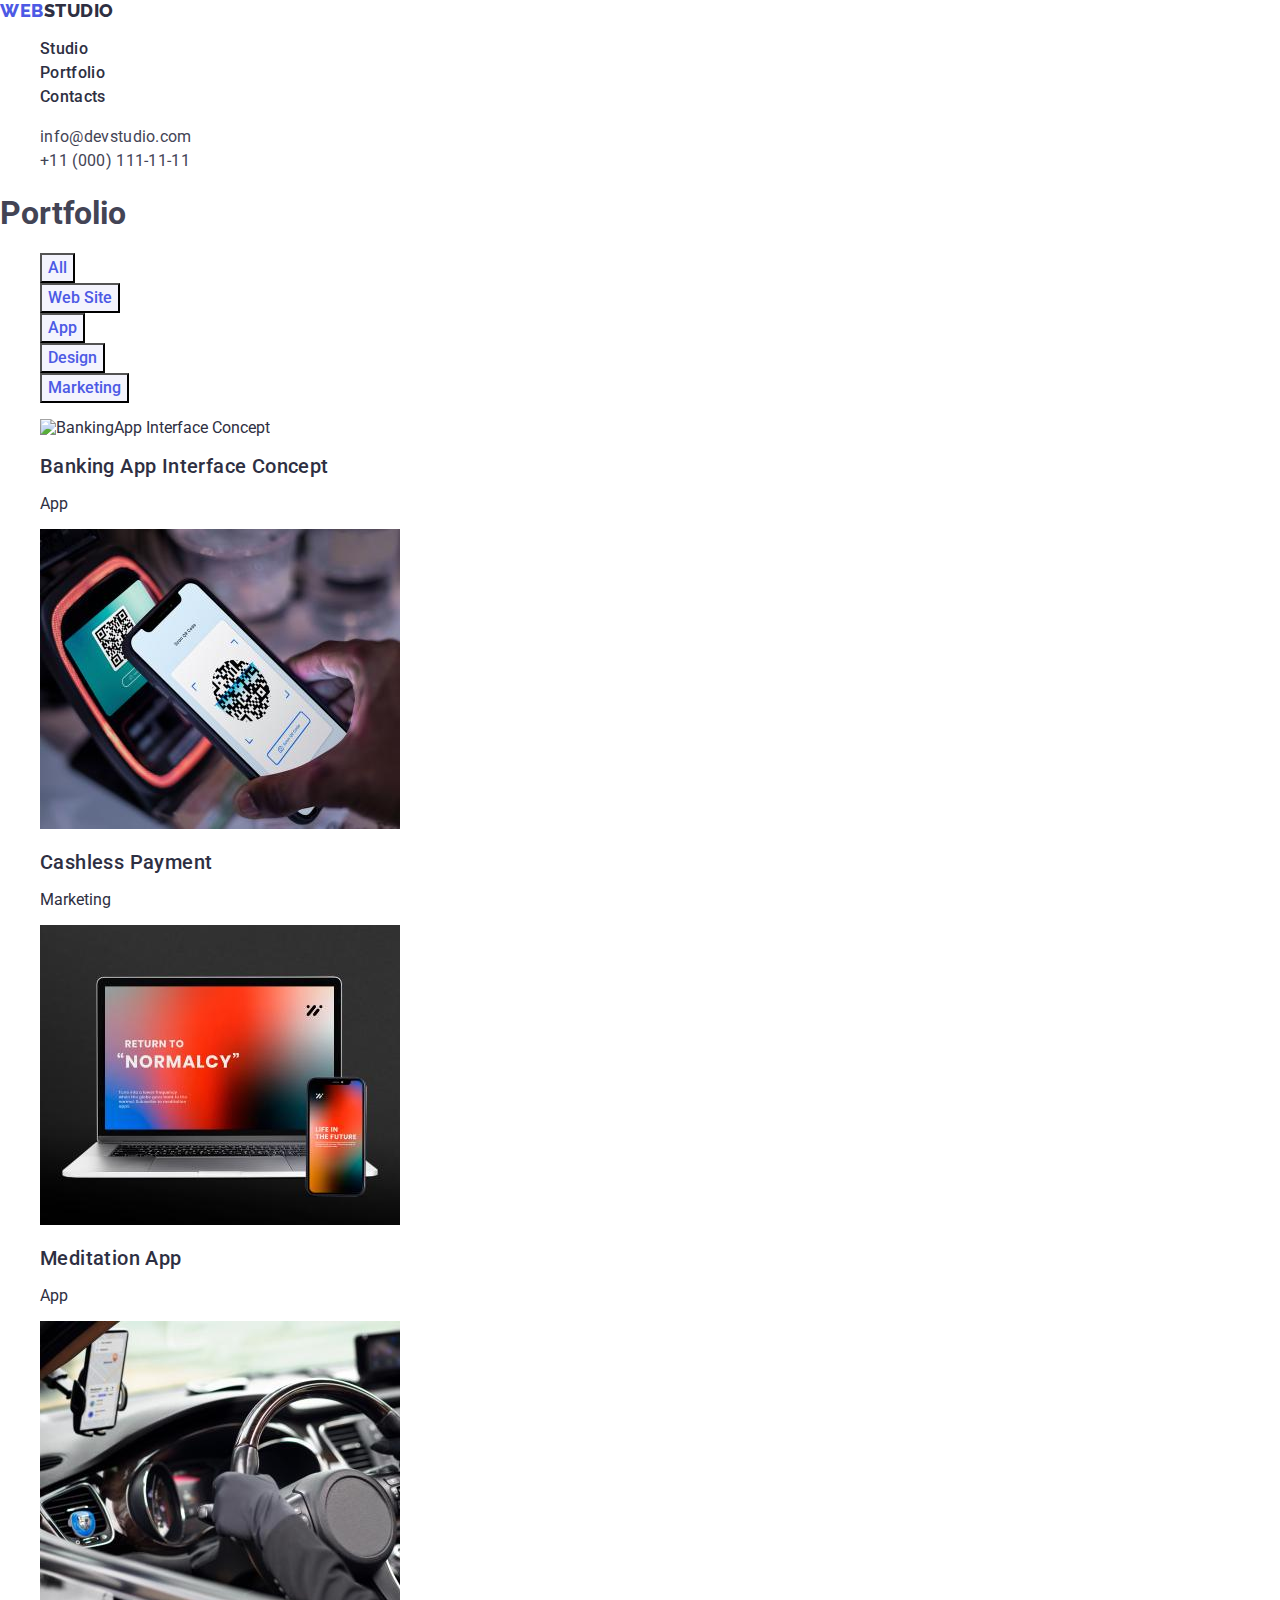
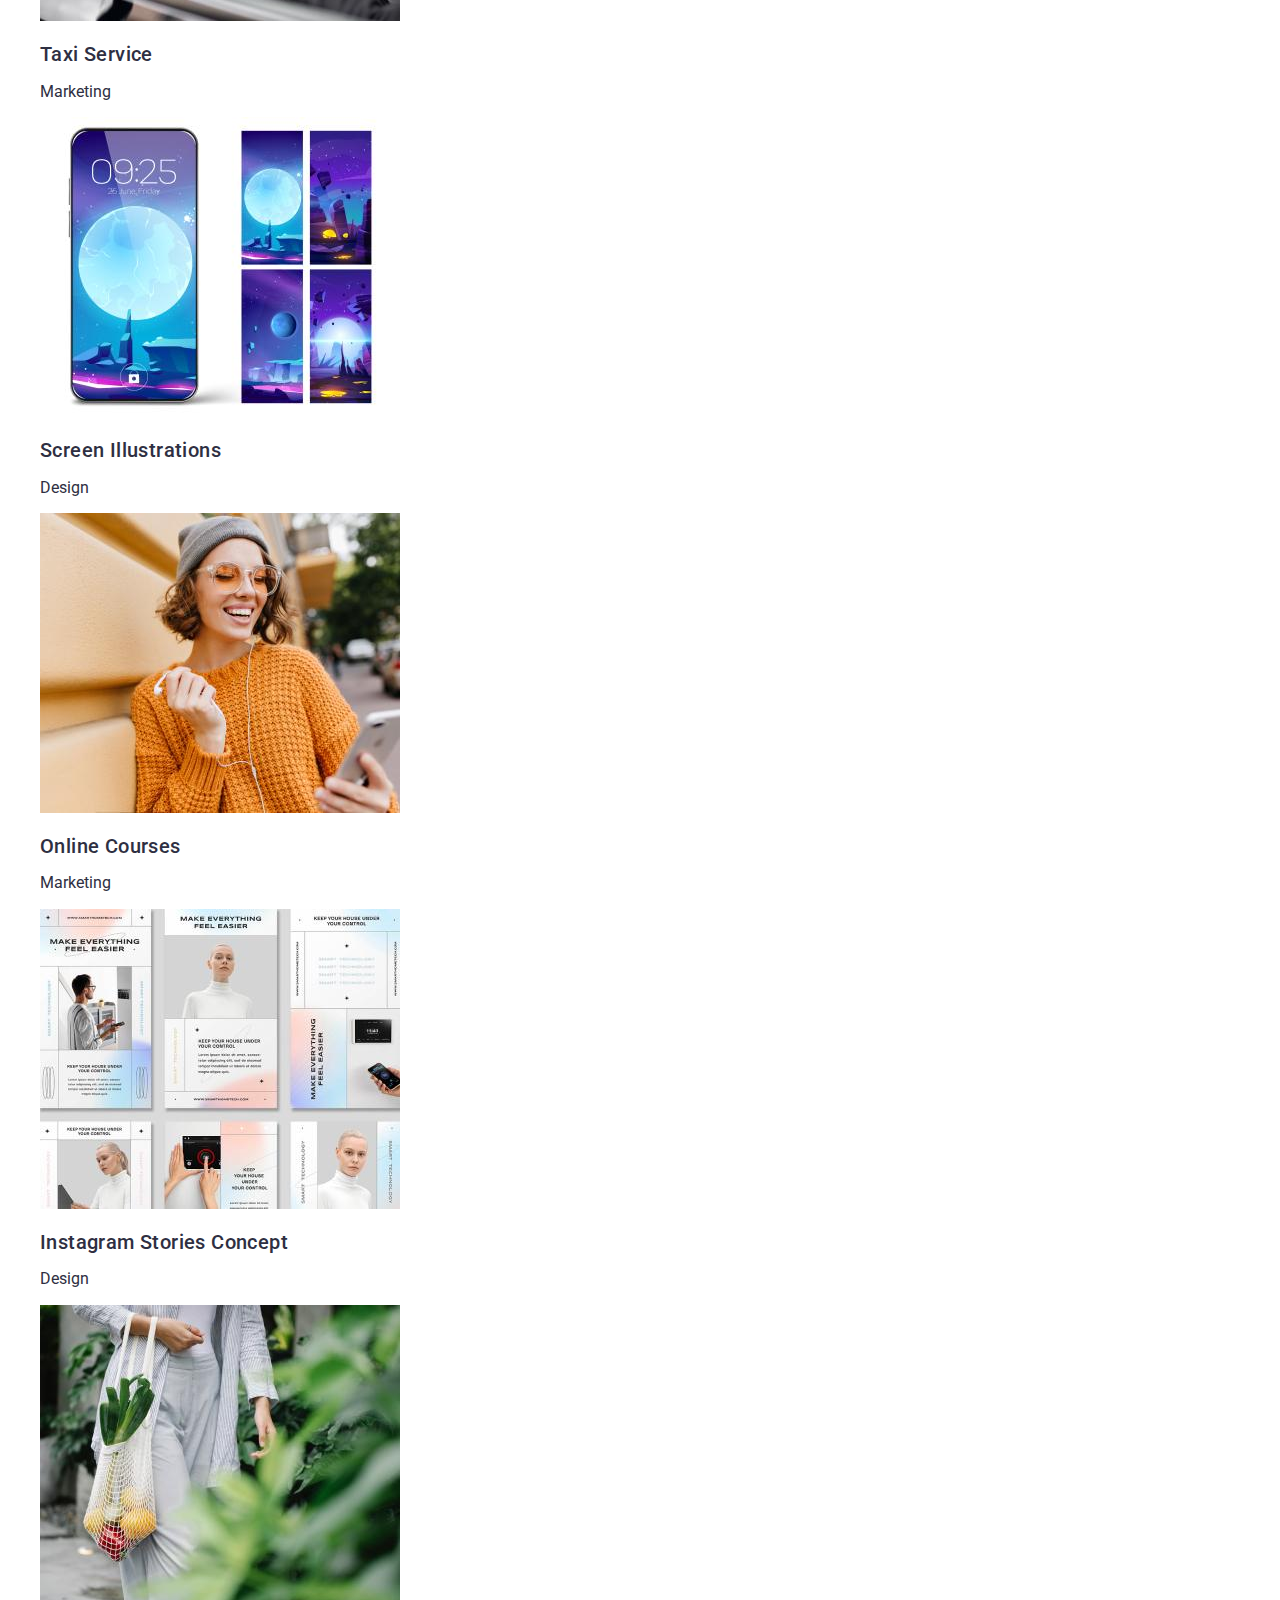
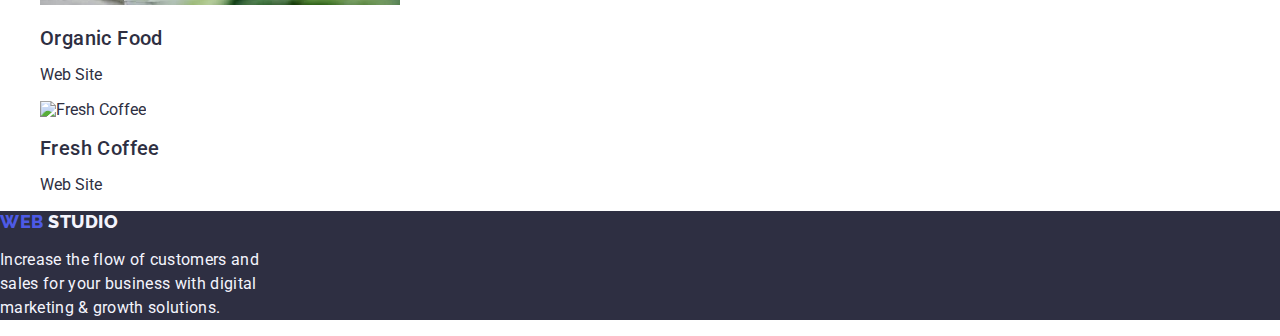
==== portfolio.html @ 2479e744 "www" ====
<!DOCTYPE html>
<html lang="en">

<head>
    <meta charset="UTF-8">
    <meta http-equiv="X-UA-Compatible" content="IE=edge">
    <meta name="viewport" content="width=device-width, initial-scale=1.0">
    <title>Web Studio</title>
    <!--Fonts-->
    <link rel="preconnect" href="https://fonts.googleapis.com">
    <link rel="preconnect" href="https://fonts.gstatic.com" crossorigin>
    <link
        href="https://fonts.googleapis.com/css2?family=Raleway:wght@400;500;700;900&family=Roboto:wght@400;500;700;900&display=swap"
        rel="stylesheet">
    <!--Normalize-->
    <link rel="stylesheet" href="https://cdn.jsdelivr.net/npm/modern-normalize@1.1.0/modern-normalize.min.css">
    <!--customs styles-->
    <link rel="stylesheet" href="./css/styles.css">
</head>

<body>
    <!--Header section-->
    <header>
        <nav>
            <a href="./index.html" class="link logo">Web<span class="title-accent">Studio</span></a>
            <ul class="list">
                <li><a href="./index.html" class="link menu">Studio </a></li>
                <li><a href="./portfolio.html" class="link menu">Portfolio</a></li>
                <li><a href="" class="link menu">Contacts</a></li>
            </ul>
        </nav>
        <address class="headr-adress">
            <ul class="list">
                <li><a href="mailto:info@devstudio.com" class="link mail-tel">info@devstudio.com</a></li>
                <li><a href="tel:+110001111111" class="link mail-tel">+11 (000) 111-11-11</a></li>
            </ul>
        </address>
    </header>

    <!--Main -->
    <main>
        <section>

            <h1>Portfolio</h1>
            <ul class="list">
                <li><button type="button" class="btn scrolls">All</button></li>
                <li><button type="button" class="btn scrolls">Web Site</button></li>
                <li><button type="button" class="btn scrolls">App</button></li>
                <li><button type="button" class="btn scrolls">Design</button></li>
                <li><button type="button" class="btn scrolls">Marketing</button></li>
            </ul>
            <ul class="list">
                <li class="item">
                    <a class="link">
                        <img class="portfolio-img" width="360" height="300" src="./images/portfolio/BankingApp.jpeg"
                            alt="BankingApp Interface Concept">
                        <h2 class="link-title">Banking App Interface Concept</h2>
                        <p class="link-desk">App</p>
                    </a>
                </li>
                <li class="item">
                    <a class="link">
                        <img class="portfolio-img" width="360" height="300"
                            src="./images/portfolio/CashlessPayment.jpeg" alt="Cashless Payment">
                        <h2 class="link-title">Cashless Payment</h2>
                        <p class="link-desk">Marketing</p>
                    </a>
                </li>
                <li class="item">
                    <a class="link">
                        <img class="portfolio-img" width="360" height="300" src="./images/portfolio/MeditationApp.jpeg"
                            alt="Meditation App">
                        <h2 class="link-title">Meditation App</h2>
                        <p class="link-desk">App</p>

                    </a>
                </li>
                <li class="item">
                    <a class="link">
                        <img class="portfolio-img" width="360" height="300" src="./images/portfolio/TaxiService.jpeg"
                            alt="Taxi Service">
                        <h2 class="link-title">Taxi Service</h2>
                        <p class="link-desk">Marketing</p>
                    </a>
                </li>
                <li class="item">
                    <a class="link">
                        <img class="portfolio-img" width="360" height="300"
                            src="./images/portfolio/ScreenIllustrations.jpeg" alt="Screen Illustrations">
                        <h2 class="link-title">Screen Illustrations</h2>
                        <p class="link-desk">Design</p>

                    </a>
                </li>
                <li class="item">
                    <a class="link">
                        <img class="portfolio-img" width="360" height="300" src="./images/portfolio/OnlineCourses.jpeg"
                            alt="Online Courses">
                        <h2 class="link-title">Online Courses</h2>
                        <p class="link-desk">Marketing</p>
                    </a>
                </li>
                <li class="item">
                    <a class="link">
                        <img class="portfolio-img" width="360" height="300"
                            src="./images/portfolio/InstagramStories.jpeg" alt="Instagram Stories Concept">
                        <h2 class="link-title">Instagram Stories Concept</h2>
                        <p class="link-desk">Design</p>
                    </a>
                </li>
                <li class="item">
                    <a class="link">
                        <img class="portfolio-img" width="360" height="300" src="./images/portfolio/OrganicFood.jpeg"
                            alt="Organic Food">
                        <h2 class="link-title">Organic Food</h2>
                        <p class="link-desk">Web Site</p>

                    </a>
                </li>
                <li class="item">
                    <a class="link">
                        <img class="portfolio-img" width="360" height="300" src="./images/portfolio/FreshCoffee.jpeg"
                            alt="Fresh Coffee">
                        <h2 class="link-title">Fresh Coffee</h2>
                        <p class="link-desk">Web Site</p>
                    </a>
                </li>
            </ul>
        </section>
    </main>

    <!--Footer section -->
    <footer class="footer">
        <a href="./index.html" class="link logo logo-footer">Web
            <span class="title-accent-footer">Studio</span></a>
        <p class="footer-text">Increase the flow of customers and<br> sales for your business with digital<br> marketing
            & growth
            solutions.
        </p>
    </footer>
</body>

</html>
---- css/styles.css ----
/*common styles*/
:root {
    --background-color: #2E2F42;
    --btn-hover-color: #404BBF;
    --color-iris: #4D5AE5;
    --color-cloud: #F4F4FD;
    --white-color: #ffffff;
    --body-color: #434455;
}

body {
    font-family: 'Roboto', sans-serif;
    color: var(--body-color);
    background-color: var(--white-color);
}

/*reset styles*/
.list {
    list-style: none;
}

.link {
    text-decoration: none;
    font-style: normal;
    color: #2E2F42;
}

.btn {
    font-family: inherit;
    cursor: pointer;
}

.title {
    font-weight: 700;
    font-size: 36px;
    line-height: 1.11;
    text-align: center;
    letter-spacing: 0.02em;
    text-transform: capitalize;
}



/**
  |============================
  | Header section
  |============================
*/

.logo {
    font-family: "Raleway",
        sans-serif;
    text-transform: uppercase;
    font-weight: 800;
    font-size: 18px;
    line-height: 1.17;
    letter-spacing: 0.03em;
    color: var(--color-iris);
}

.title-accent {
    color: var(--background-color);
}

.menu {
    font-weight: 500;
    font-size: 16px;
    line-height: 1.5;
    letter-spacing: 0.02em;
    color: var(--background-color);
}

.menu:focus,
.menu:hover {
    color: var(--btn-hover-color);
}

.headr-adress {
    font-style: normal;
}

.mail-tel {
    font-size: 16px;
    line-height: 1.5;
    letter-spacing: 0.02em;
    color: var(--body-color);
}

.mail-tel:focus,
.mail-tel:hover {
    color: var(--btn-hover-color);
}

/**
  |============================
  | Section 1
  |============================
*/
.section-title {
    background: #2E2F42;
}

.title {
    font-weight: 700;
    font-size: 56px;
    line-height: 1.07;
    color: #FFFFFF;
    letter-spacing: 0.02em;
}

.title-btn {
    background: #4D5AE5;
    color: #FFFFFF;
    font-weight: 500;
    letter-spacing: 0.04em;
    line-height: 1.5;
    cursor: pointer;
}

.title-btn:hover {
    background-color: var(--btn-hover-color);
}

.title-btn:focus {
    background-color: var(--btn-hover-color);
}

/**
  |============================
  | Section 2
  |============================
*/
.items-bloks {
    font-weight: 500;
    font-size: 20px;
    line-height: 1.2;
    letter-spacing: 0.02em;
}

.section-bloks-subtitle {
    font-weight: 500;
    font-size: 20px;
    line-height: 1.2;
    color: var(--background-color);
    letter-spacing: 0.02em;
}

.section-bloks-text {
    color: var(--body-color);
    font-size: 16px;
    line-height: 1.5;
    letter-spacing: 0.02em;
}

/**
  |============================
  | Section 3
  |============================
*/
.subtitle-works {
    font-size: 36px;
    line-height: 1.11;
    line-height: 1.11;
    text-align: center;
    letter-spacing: 0.02em;
    letter-spacing: 0.02em;
    text-transform: capitalize;
    color: var(--background-color);
}

/**
  |============================
  | Section 4
  |============================
*/
.section-team {
    background: var(--color-cloud);
}

.team-subtitle {
    font-weight: 700;
    font-size: 36px;
    line-height: 1.11;
    letter-spacing: 0.02em;
    text-align: center;
    text-transform: capitalize;
    color: var(--background-color);
}

.item-team {
    background-color: var(--white-color);
}

.team-name {
    color: var(--background-color);
    font-weight: 500;
    font-size: 20px;
    line-height: 1.2;
    letter-spacing: 0.02em;
}

.desc-name {
    font-weight: 400;
    line-height: 1.5;
    letter-spacing: 0.02em;
    color: #434455;
}

/**
  |============================
  | footer
  |============================
*/
.footer {
    background: var(--background-color);
}

.logo-footer {
    color: var(--color-iris);
}

.title-accent-footer {
    color: var(--color-cloud);
    color: #F4F4FD;
}

.footer-text {
    line-height: 1.5;
    letter-spacing: 0.02em;
    color: var(--color-cloud);
}

/**
  |============================
  | portfolio body
  |============================
*/
.scrolls {
    font-weight: 500;
    line-height: 1.5;
    letter-spacing: 0, 04em;
    background: #F4F4FD;
    color: var(--color-iris);
}

.scrolls:focus,
.scrolls:hover {
    background: #404BBF;
    color: #FFFFFF;
}

.link-title {
    font-weight: 500;
    font-size: 20px;
    line-height: 1.2;
    letter-spacing: 0.02em;
    color: var(--background-color);
}

.link-desc {
    font-size: 16px;
    line-height: 1.5;
    letter-spacing: 0.02em;
    color: var(--body-color);
}
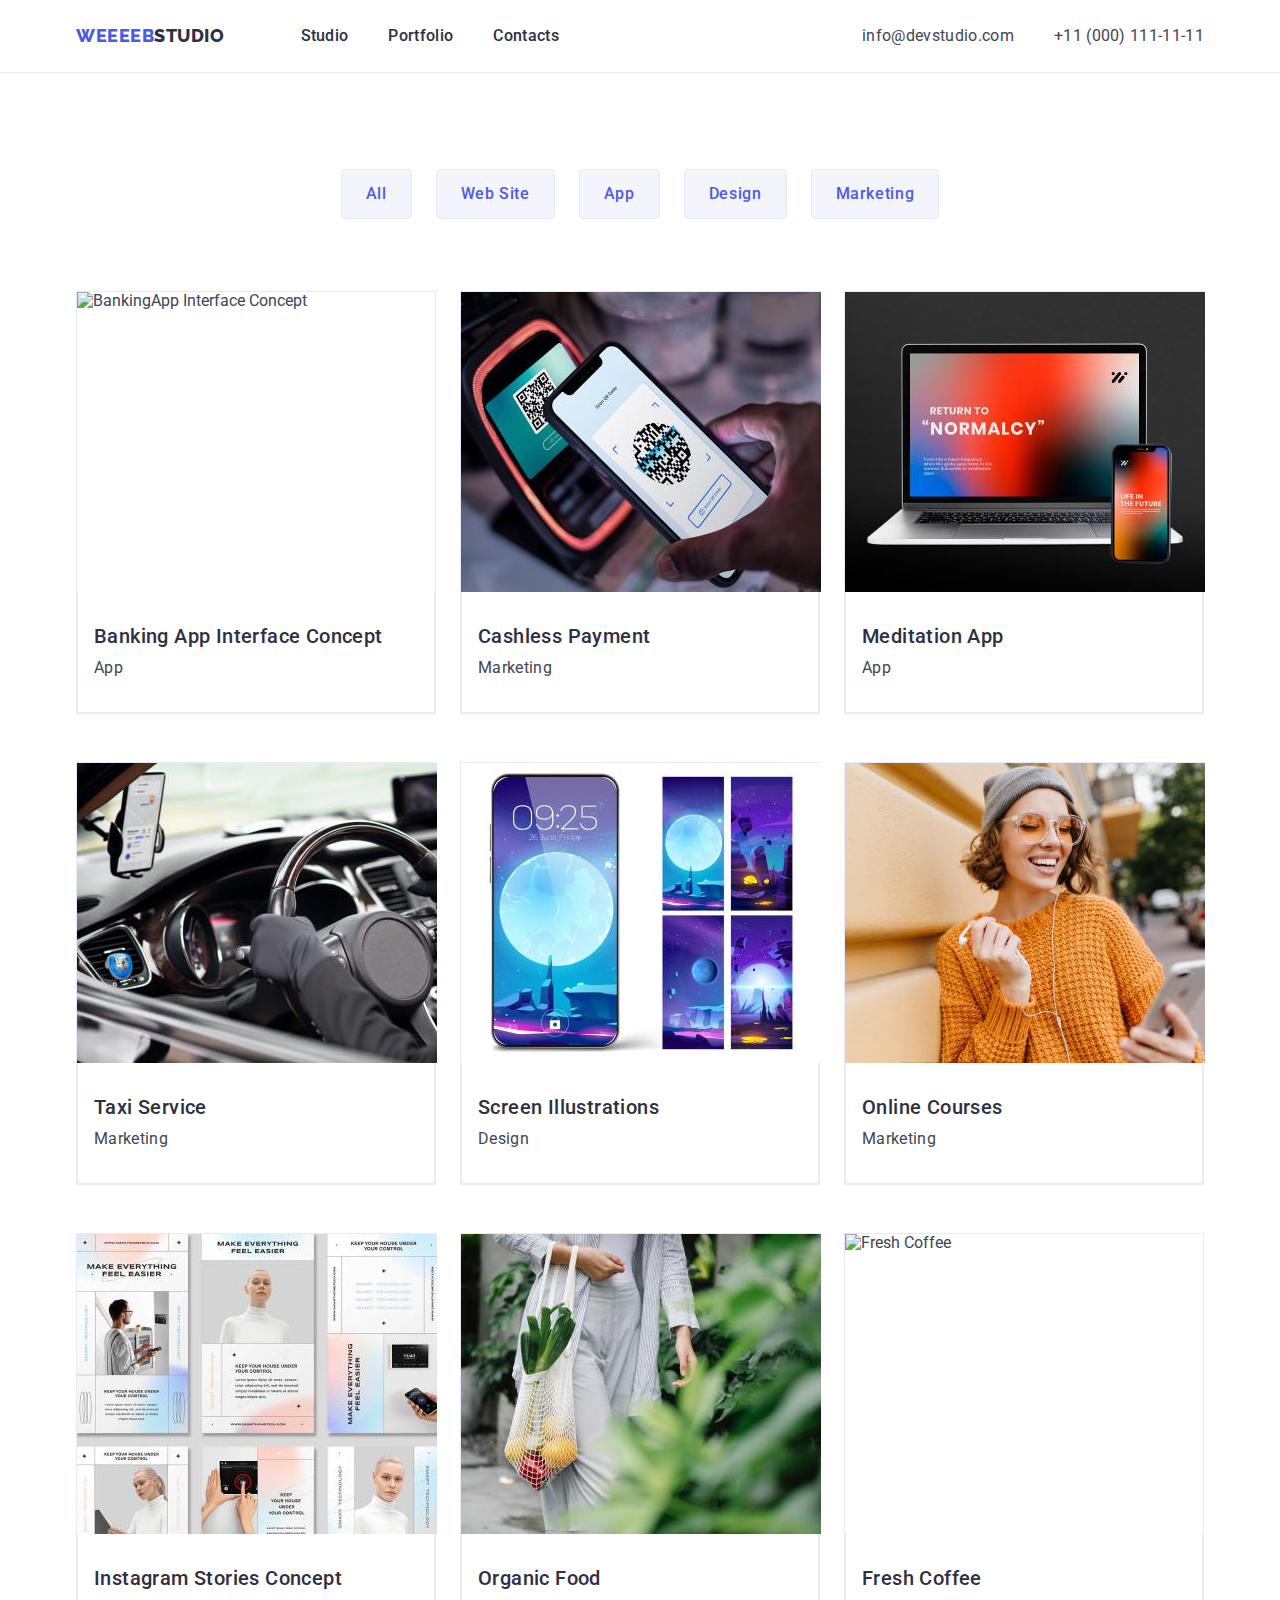
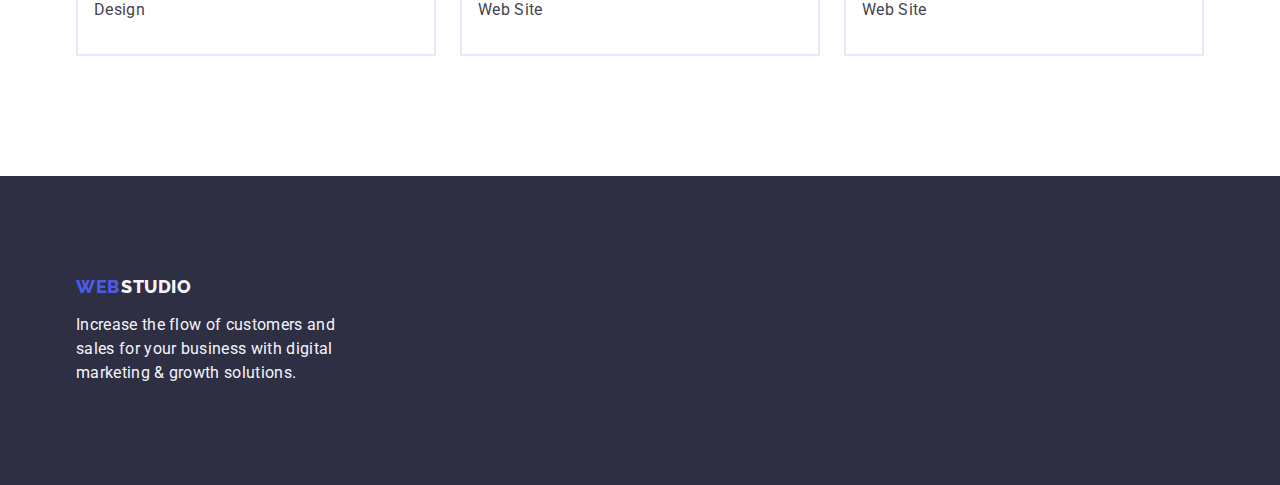
==== commit 78af7422: "fff" ====
--- a/portfolio.html
+++ b/portfolio.html
@@ -6,137 +6,155 @@
     <meta http-equiv="X-UA-Compatible" content="IE=edge">
     <meta name="viewport" content="width=device-width, initial-scale=1.0">
     <title>Web Studio</title>
+    <!--normalize-->
+    <link rel="stylesheet" href="https://cdn.jsdelivr.net/npm/modern-normalize@2.0.0/modern-normalize.min.css">
     <!--Fonts-->
     <link rel="preconnect" href="https://fonts.googleapis.com">
     <link rel="preconnect" href="https://fonts.gstatic.com" crossorigin>
-    <link
-        href="https://fonts.googleapis.com/css2?family=Raleway:wght@400;500;700;900&family=Roboto:wght@400;500;700;900&display=swap"
+    <link href="https://fonts.googleapis.com/css2?family=Raleway:wght@800&family=Roboto:wght@400;500;700&display=swap"
         rel="stylesheet">
-    <!--Normalize-->
-    <link rel="stylesheet" href="https://cdn.jsdelivr.net/npm/modern-normalize@1.1.0/modern-normalize.min.css">
     <!--customs styles-->
     <link rel="stylesheet" href="./css/styles.css">
 </head>
 
 <body>
     <!--Header section-->
-    <header>
-        <nav>
-            <a href="./index.html" class="link logo">Web<span class="title-accent">Studio</span></a>
-            <ul class="list">
-                <li><a href="./index.html" class="link menu">Studio </a></li>
-                <li><a href="./portfolio.html" class="link menu">Portfolio</a></li>
-                <li><a href="" class="link menu">Contacts</a></li>
-            </ul>
-        </nav>
-        <address class="headr-adress">
-            <ul class="list">
-                <li><a href="mailto:info@devstudio.com" class="link mail-tel">info@devstudio.com</a></li>
-                <li><a href="tel:+110001111111" class="link mail-tel">+11 (000) 111-11-11</a></li>
-            </ul>
-        </address>
+    <header class="header header-border">
+        <div class="container header-flex">
+            <nav class="site-nav">
+                <a href="./index.html" class="link logo">Weeeeb<span class="title-accent">Studio</span></a>
+                <ul class="list header-list">
+                    <li><a href="./index.html" class="link menu">Studio </a></li>
+                    <li><a href="./portfolio.html" class="link menu">Portfolio</a></li>
+                    <li><a href="" class="link menu">Contacts</a></li>
+                </ul>
+            </nav>
+            <address class="headr-adress">
+                <ul class="list header-list">
+                    <li><a href="mailto:info@devstudio.com" class="link mail-tel">info@devstudio.com</a></li>
+                    <li><a href="tel:+110001111111" class="link mail-tel">+11 (000) 111-11-11</a></li>
+                </ul>
+            </address>
+        </div>
     </header>
 
     <!--Main -->
     <main>
-        <section>
-
-            <h1>Portfolio</h1>
-            <ul class="list">
-                <li><button type="button" class="btn scrolls">All</button></li>
-                <li><button type="button" class="btn scrolls">Web Site</button></li>
-                <li><button type="button" class="btn scrolls">App</button></li>
-                <li><button type="button" class="btn scrolls">Design</button></li>
-                <li><button type="button" class="btn scrolls">Marketing</button></li>
-            </ul>
-            <ul class="list">
-                <li class="item">
-                    <a class="link">
-                        <img class="portfolio-img" width="360" height="300" src="./images/portfolio/BankingApp.jpeg"
-                            alt="BankingApp Interface Concept">
-                        <h2 class="link-title">Banking App Interface Concept</h2>
-                        <p class="link-desk">App</p>
-                    </a>
-                </li>
-                <li class="item">
-                    <a class="link">
-                        <img class="portfolio-img" width="360" height="300"
-                            src="./images/portfolio/CashlessPayment.jpeg" alt="Cashless Payment">
-                        <h2 class="link-title">Cashless Payment</h2>
-                        <p class="link-desk">Marketing</p>
-                    </a>
-                </li>
-                <li class="item">
-                    <a class="link">
-                        <img class="portfolio-img" width="360" height="300" src="./images/portfolio/MeditationApp.jpeg"
-                            alt="Meditation App">
-                        <h2 class="link-title">Meditation App</h2>
-                        <p class="link-desk">App</p>
-
-                    </a>
-                </li>
-                <li class="item">
-                    <a class="link">
-                        <img class="portfolio-img" width="360" height="300" src="./images/portfolio/TaxiService.jpeg"
-                            alt="Taxi Service">
-                        <h2 class="link-title">Taxi Service</h2>
-                        <p class="link-desk">Marketing</p>
-                    </a>
-                </li>
-                <li class="item">
-                    <a class="link">
-                        <img class="portfolio-img" width="360" height="300"
-                            src="./images/portfolio/ScreenIllustrations.jpeg" alt="Screen Illustrations">
-                        <h2 class="link-title">Screen Illustrations</h2>
-                        <p class="link-desk">Design</p>
-
-                    </a>
-                </li>
-                <li class="item">
-                    <a class="link">
-                        <img class="portfolio-img" width="360" height="300" src="./images/portfolio/OnlineCourses.jpeg"
-                            alt="Online Courses">
-                        <h2 class="link-title">Online Courses</h2>
-                        <p class="link-desk">Marketing</p>
-                    </a>
-                </li>
-                <li class="item">
-                    <a class="link">
-                        <img class="portfolio-img" width="360" height="300"
-                            src="./images/portfolio/InstagramStories.jpeg" alt="Instagram Stories Concept">
-                        <h2 class="link-title">Instagram Stories Concept</h2>
-                        <p class="link-desk">Design</p>
-                    </a>
-                </li>
-                <li class="item">
-                    <a class="link">
-                        <img class="portfolio-img" width="360" height="300" src="./images/portfolio/OrganicFood.jpeg"
-                            alt="Organic Food">
-                        <h2 class="link-title">Organic Food</h2>
-                        <p class="link-desk">Web Site</p>
-
-                    </a>
-                </li>
-                <li class="item">
-                    <a class="link">
-                        <img class="portfolio-img" width="360" height="300" src="./images/portfolio/FreshCoffee.jpeg"
-                            alt="Fresh Coffee">
-                        <h2 class="link-title">Fresh Coffee</h2>
-                        <p class="link-desk">Web Site</p>
-                    </a>
-                </li>
-            </ul>
+        <section class="sect-portfolio">
+            <div class="container cont-portfolio">
+                <h1 class="visually-hidden">Portfolio</h1>
+                <ul class="list menu-portfolio">
+                    <li><button type="button" class="btn scrolls">All</button></li>
+                    <li><button type="button" class="btn scrolls">Web Site</button></li>
+                    <li><button type="button" class="btn scrolls">App</button></li>
+                    <li><button type="button" class="btn scrolls">Design</button></li>
+                    <li><button type="button" class="btn scrolls">Marketing</button></li>
+                </ul>
+                <ul class="list list-portfolio">
+                    <li class="item item-portfolio">
+                        <a class="link">
+                            <img class="portfolio-img" width="360" height="300" src="./images/portfolio/BankingApp.jpeg"
+                                alt="BankingApp Interface Concept">
+                            <div class="link-block">
+                                <h2 class="link-title">Banking App Interface Concept</h2>
+                                <p class="link-desk">App</p>
+                            </div>
+                        </a>
+                    </li>
+                    <li class="item item-portfolio">
+                        <a class="link">
+                            <img class="portfolio-img" width="360" height="300"
+                                src="./images/portfolio/CashlessPayment.jpeg" alt="Cashless Payment">
+                            <div class="link-block">
+                                <h2 class="link-title">Cashless Payment</h2>
+                                <p class="link-desk">Marketing</p>
+                            </div>
+                        </a>
+                    </li>
+                    <li class="item item-portfolio">
+                        <a class="link">
+                            <img class="portfolio-img" width="360" height="300"
+                                src="./images/portfolio/MeditationApp.jpeg" alt="Meditation App">
+                            <div class="link-block">
+                                <h2 class="link-title">Meditation App</h2>
+                                <p class="link-desk">App</p>
+                            </div>
+                        </a>
+                    </li>
+                    <li class="item item-portfolio">
+                        <a class="link">
+                            <img class="portfolio-img" width="360" height="300"
+                                src="./images/portfolio/TaxiService.jpeg" alt="Taxi Service">
+                            <div class="link-block">
+                                <h2 class="link-title">Taxi Service</h2>
+                                <p class="link-desk">Marketing</p>
+                            </div>
+                        </a>
+                    </li>
+                    <li class="item item-portfolio">
+                        <a class="link">
+                            <img class="portfolio-img" width="360" height="300"
+                                src="./images/portfolio/ScreenIllustrations.jpeg" alt="Screen Illustrations">
+                            <div class="link-block">
+                                <h2 class="link-title">Screen Illustrations</h2>
+                                <p class="link-desk">Design</p>
+                            </div>
+                        </a>
+                    </li>
+                    <li class="item item-portfolio">
+                        <a class="link">
+                            <img class="portfolio-img" width="360" height="300"
+                                src="./images/portfolio/OnlineCourses.jpeg" alt="Online Courses">
+                            <div class="link-block">
+                                <h2 class="link-title">Online Courses</h2>
+                                <p class="link-desk">Marketing</p>
+                            </div>
+                        </a>
+                    </li>
+                    <li class="item item-portfolio">
+                        <a class="link">
+                            <img class="portfolio-img" width="360" height="300"
+                                src="./images/portfolio/InstagramStories.jpeg" alt="Instagram Stories Concept">
+                            <div class="link-block">
+                                <h2 class="link-title">Instagram Stories Concept</h2>
+                                <p class="link-desk">Design</p>
+                            </div>
+                        </a>
+                    </li>
+                    <li class="item item-portfolio">
+                        <a class="link">
+                            <img class="portfolio-img" width="360" height="300"
+                                src="./images/portfolio/OrganicFood.jpeg" alt="Organic Food">
+                            <div class="link-block">
+                                <h2 class="link-title">Organic Food</h2>
+                                <p class="link-desk">Web Site</p>
+                            </div>
+                        </a>
+                    </li>
+                    <li class="item item-portfolio">
+                        <a class="link">
+                            <img class="portfolio-img" width="360" height="300"
+                                src="./images/portfolio/FreshCoffee.jpeg" alt="Fresh Coffee">
+                            <div class="link-block">
+                                <h2 class="link-title">Fresh Coffee</h2>
+                                <p class="link-desk">Web Site</p>
+                            </div>
+                        </a>
+                    </li>
+                </ul>
+            </div>
         </section>
     </main>
 
     <!--Footer section -->
     <footer class="footer">
-        <a href="./index.html" class="link logo logo-footer">Web
-            <span class="title-accent-footer">Studio</span></a>
-        <p class="footer-text">Increase the flow of customers and<br> sales for your business with digital<br> marketing
-            & growth
-            solutions.
-        </p>
+        <div class="container">
+            <a href="./index.html" class="link logo logo-footer">Web
+                <span class="title-accent-footer">Studio</span></a>
+            <p class="footer-text">Increase the flow of customers and sales for your business with digital marketing &
+                growth solutions.
+            </p>
+        </div>
     </footer>
 </body>
 
--- a/css/styles.css
+++ b/css/styles.css
@@ -1,4 +1,8 @@
-/*common styles*/
+/**
+  |============================
+  | common styles
+  |============================
+*/
 :root {
     --background-color: #2E2F42;
     --btn-hover-color: #404BBF;
@@ -6,6 +10,71 @@
     --color-cloud: #F4F4FD;
     --white-color: #ffffff;
     --body-color: #434455;
+    --cornflower: #E7E9FC;
+}
+
+/**
+  |============================
+  | reset styles
+  |============================
+*/
+html,
+body,
+div,
+span,
+h1,
+h2,
+h3,
+h4,
+h5,
+h6,
+p,
+a,
+address,
+img,
+ol,
+ul,
+li,
+tr,
+th,
+td,
+footer,
+header,
+hgroup,
+menu,
+nav,
+section,
+audio,
+video,
+span {
+    margin: 0;
+    padding: 0;
+}
+
+.list {
+    list-style: none;
+}
+
+.link {
+    text-decoration: none;
+}
+
+.btn {
+    font-family: inherit;
+    cursor: pointer;
+}
+
+img {
+    display: block;
+}
+
+.container {
+
+    width: 1158px;
+    margin-left: auto;
+    margin-right: auto;
+    padding-left: 15px;
+    padding-right: 15px;
 }
 
 body {
@@ -14,38 +83,30 @@
     background-color: var(--white-color);
 }
 
-/*reset styles*/
-.list {
-    list-style: none;
-}
-
-.link {
-    text-decoration: none;
-    font-style: normal;
-    color: #2E2F42;
-}
-
-.btn {
-    font-family: inherit;
-    cursor: pointer;
-}
-
-.title {
-    font-weight: 700;
-    font-size: 36px;
-    line-height: 1.11;
-    text-align: center;
-    letter-spacing: 0.02em;
-    text-transform: capitalize;
-}
-
-
-
 /**
   |============================
   | Header section
   |============================
 */
+.header-flex {
+    display: flex;
+    justify-content: space-between;
+}
+
+.header-list {
+    display: flex;
+    align-items: center;
+    gap: 40px;
+}
+
+.header {
+    border-bottom: 1px solid var(--cornflower);
+}
+
+.site-nav {
+    display: flex;
+    align-items: center;
+}
 
 .logo {
     font-family: "Raleway",
@@ -56,6 +117,7 @@
     line-height: 1.17;
     letter-spacing: 0.03em;
     color: var(--color-iris);
+    margin-right: 76px;
 }
 
 .title-accent {
@@ -68,6 +130,8 @@
     line-height: 1.5;
     letter-spacing: 0.02em;
     color: var(--background-color);
+    padding: 24px 0;
+    display: block;
 }
 
 .menu:focus,
@@ -84,6 +148,8 @@
     line-height: 1.5;
     letter-spacing: 0.02em;
     color: var(--body-color);
+    padding: 24px 0;
+    display: block;
 }
 
 .mail-tel:focus,
@@ -96,25 +162,50 @@
   | Section 1
   |============================
 */
+
+
 .section-title {
-    background: #2E2F42;
+    background: var(--background-color);
+    background-image: linear-gradient(rgba(46, 47, 66, 0.70), rgba(46, 47, 66, 0.70)), url(../images/main-page/section-1/people-office.jpg);
+    padding-top: 188px;
+    padding-bottom: 188px;
+    background-repeat: no-repeat;
+    background-position: center;
+    background-size: cover;
+    max-width: 1440px;
+    margin: 0 auto;
 }
 
 .title {
     font-weight: 700;
     font-size: 56px;
     line-height: 1.07;
-    color: #FFFFFF;
-    letter-spacing: 0.02em;
+    text-align: center;
+    display: block;
+    margin: 0 auto;
+    color: var(--white-color);
+    letter-spacing: 0.02em;
+    margin-bottom: 48px;
+    margin-top: 0;
+    max-width: 496px;
 }
 
 .title-btn {
-    background: #4D5AE5;
-    color: #FFFFFF;
-    font-weight: 500;
+    background: var(--color-iris);
+    color: var(--white-color);
+    font-family: 'Roboto', sans-serif;
+    font-size: 16px;
     letter-spacing: 0.04em;
+    font-weight: 500;
     line-height: 1.5;
     cursor: pointer;
+    width: 169px;
+    height: 56px;
+    margin: 0 auto;
+    display: block;
+    min-width: 169px;
+    border: none;
+    border-radius: 4px;
 }
 
 .title-btn:hover {
@@ -130,19 +221,45 @@
   | Section 2
   |============================
 */
+.section-two {
+    padding-top: 120px;
+    padding-bottom: 120px;
+}
+
+.visually-hidden {
+    position: absolute;
+    width: 1px;
+    height: 1px;
+    margin: -1px;
+    border: 0;
+    padding: 0;
+    white-space: nowrap;
+    clip-path: inset(100%);
+    clip: rect(0 0 0 0);
+    overflow: hidden;
+}
+
+.sect-two-list {
+    display: flex;
+    gap: 24px;
+}
+
 .items-bloks {
+    width: calc((100% - 3 * 24px) / 4);
+}
+
+.sect-two-svg {
+    fill: none;
+    stroke: #2E2F42;
+}
+
+.section-bloks-subtitle {
     font-weight: 500;
     font-size: 20px;
     line-height: 1.2;
-    letter-spacing: 0.02em;
-}
-
-.section-bloks-subtitle {
-    font-weight: 500;
-    font-size: 20px;
-    line-height: 1.2;
-    color: var(--background-color);
-    letter-spacing: 0.02em;
+    color: var(--background-color);
+    letter-spacing: 0.02em;
+    margin-bottom: 8px;
 }
 
 .section-bloks-text {
@@ -157,15 +274,24 @@
   | Section 3
   |============================
 */
+
+.section-works {
+    padding-bottom: 120px;
+}
+
 .subtitle-works {
     font-size: 36px;
     line-height: 1.11;
-    line-height: 1.11;
     text-align: center;
     letter-spacing: 0.02em;
-    letter-spacing: 0.02em;
     text-transform: capitalize;
     color: var(--background-color);
+    margin-bottom: 72px;
+}
+
+.list-works {
+    display: flex;
+    gap: 24px;
 }
 
 /**
@@ -175,6 +301,8 @@
 */
 .section-team {
     background: var(--color-cloud);
+    padding-top: 120px;
+    padding-bottom: 120px;
 }
 
 .team-subtitle {
@@ -185,10 +313,22 @@
     text-align: center;
     text-transform: capitalize;
     color: var(--background-color);
+    margin-bottom: 72px;
+}
+
+.list-teams {
+    display: flex;
+    gap: 24px;
 }
 
 .item-team {
     background-color: var(--white-color);
+    border-radius: 0px 0px 4px 4px;
+    box-shadow: 0px 2px 1px 0px rgba(46, 47, 66, 0.08), 0px 1px 1px 0px rgba(46, 47, 66, 0.16), 0px 1px 6px 0px rgba(46, 47, 66, 0.08);
+}
+
+.team-block {
+    padding: 32px 16px;
 }
 
 .team-name {
@@ -197,13 +337,15 @@
     font-size: 20px;
     line-height: 1.2;
     letter-spacing: 0.02em;
+    margin-bottom: 8px;
+    text-align: center;
 }
 
 .desc-name {
-    font-weight: 400;
-    line-height: 1.5;
-    letter-spacing: 0.02em;
-    color: #434455;
+    line-height: 1.5;
+    letter-spacing: 0.02em;
+    color: var(--body-color);
+    text-align: center;
 }
 
 /**
@@ -213,21 +355,27 @@
 */
 .footer {
     background: var(--background-color);
+    padding: 100px 0;
 }
 
 .logo-footer {
     color: var(--color-iris);
+    display: inline-block;
+    margin-bottom: 16px;
+    margin-right: 0;
 }
 
 .title-accent-footer {
     color: var(--color-cloud);
-    color: #F4F4FD;
+    color: var(--color-cloud);
+    margin-left: -3px;
 }
 
 .footer-text {
     line-height: 1.5;
     letter-spacing: 0.02em;
     color: var(--color-cloud);
+    width: 264px;
 }
 
 /**
@@ -235,18 +383,41 @@
   | portfolio body
   |============================
 */
+.sect-portfolio {
+    padding-top: 96px;
+    padding-bottom: 120px;
+}
+
+.menu-portfolio {
+    display: flex;
+    gap: 24px;
+    justify-content: center;
+    margin-bottom: 72px;
+}
+
 .scrolls {
     font-weight: 500;
-    line-height: 1.5;
-    letter-spacing: 0, 04em;
-    background: #F4F4FD;
+    font-size: 16px;
+    line-height: 1.5;
+    letter-spacing: 0.04em;
+    background: var(--color-cloud);
     color: var(--color-iris);
+    border-radius: 4px;
+    border: 1px solid var(--cornflower);
+    padding: 12px 24px;
 }
 
 .scrolls:focus,
 .scrolls:hover {
-    background: #404BBF;
-    color: #FFFFFF;
+    background: var(--btn-hover-color);
+    color: var(--white-color);
+    border: 1px solid transparent;
+}
+
+.link-block {
+    padding: 32px 16px;
+    border: 1px solid var(--cornflower);
+    border-top: none;
 }
 
 .link-title {
@@ -255,11 +426,25 @@
     line-height: 1.2;
     letter-spacing: 0.02em;
     color: var(--background-color);
-}
-
-.link-desc {
+    margin-bottom: 8px;
+}
+
+.link-desk {
     font-size: 16px;
     line-height: 1.5;
     letter-spacing: 0.02em;
     color: var(--body-color);
+}
+
+.list-portfolio {
+    display: flex;
+    gap: 24px;
+    row-gap: 48px;
+    flex-wrap: wrap;
+}
+
+.item-portfolio {
+    width: calc((100% - 48px) / 3);
+    border: 1px solid var(--cornflower);
+    background: var(--white-color);
 }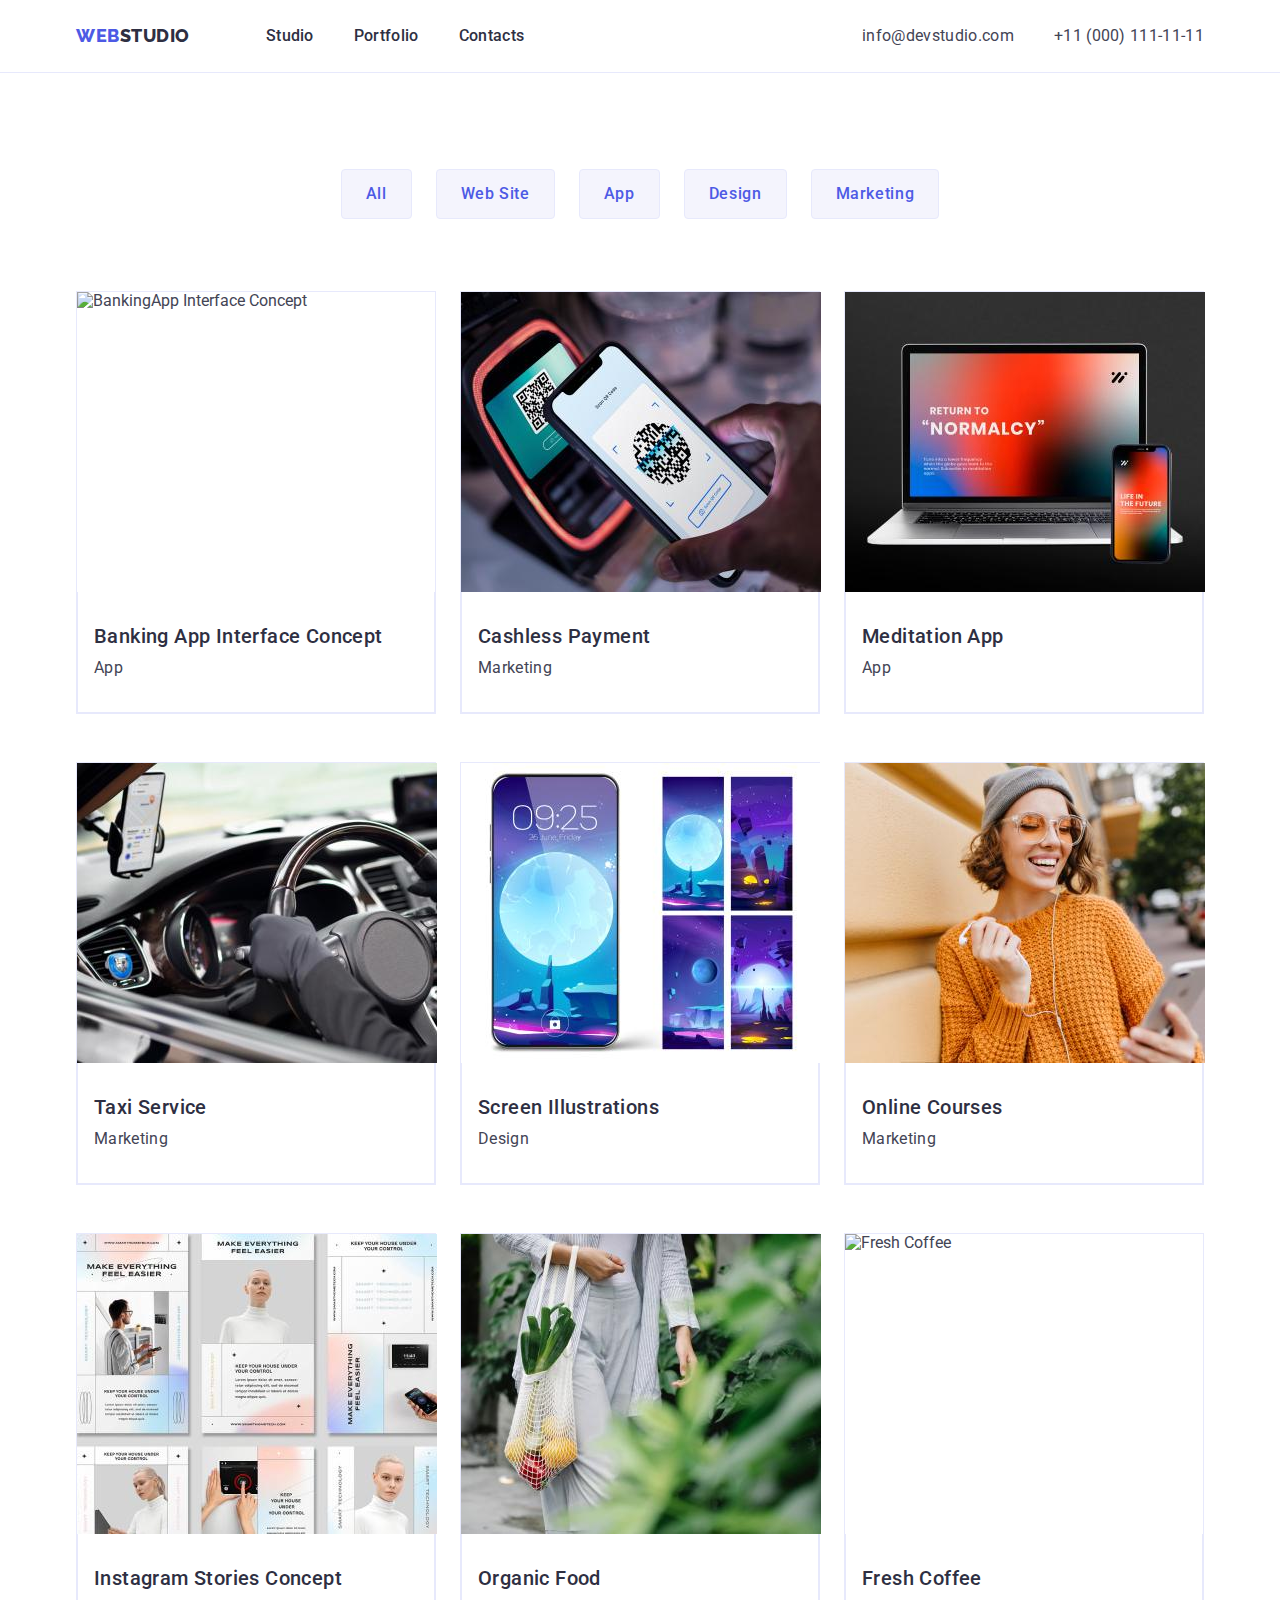
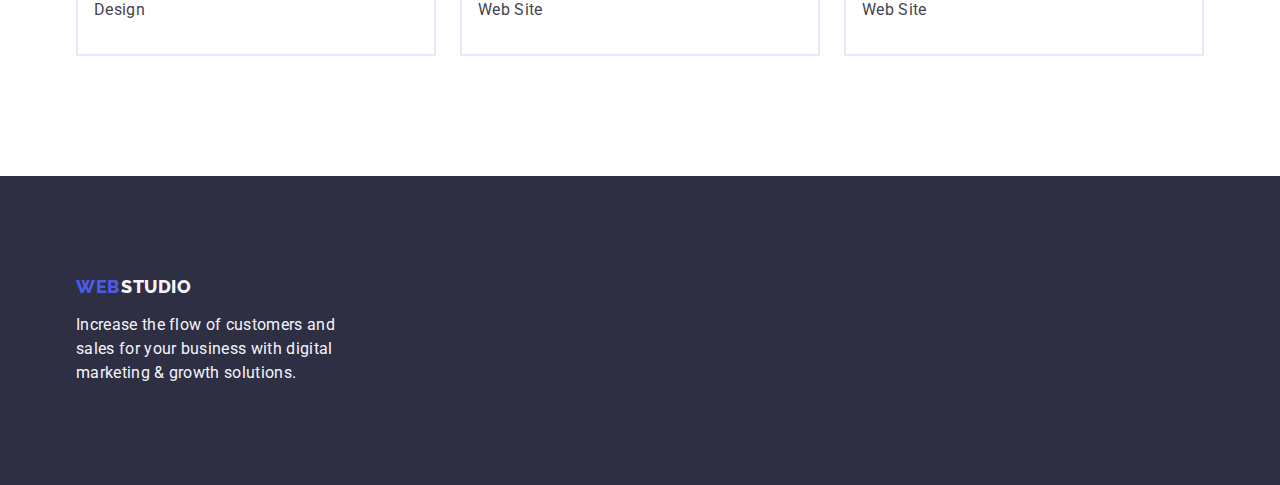
==== commit 26f966c1: "fff" ====
--- a/portfolio.html
+++ b/portfolio.html
@@ -22,7 +22,7 @@
     <header class="header header-border">
         <div class="container header-flex">
             <nav class="site-nav">
-                <a href="./index.html" class="link logo">Weeeeb<span class="title-accent">Studio</span></a>
+                <a href="./index.html" class="link logo">Web<span class="title-accent">Studio</span></a>
                 <ul class="list header-list">
                     <li><a href="./index.html" class="link menu">Studio </a></li>
                     <li><a href="./portfolio.html" class="link menu">Portfolio</a></li>
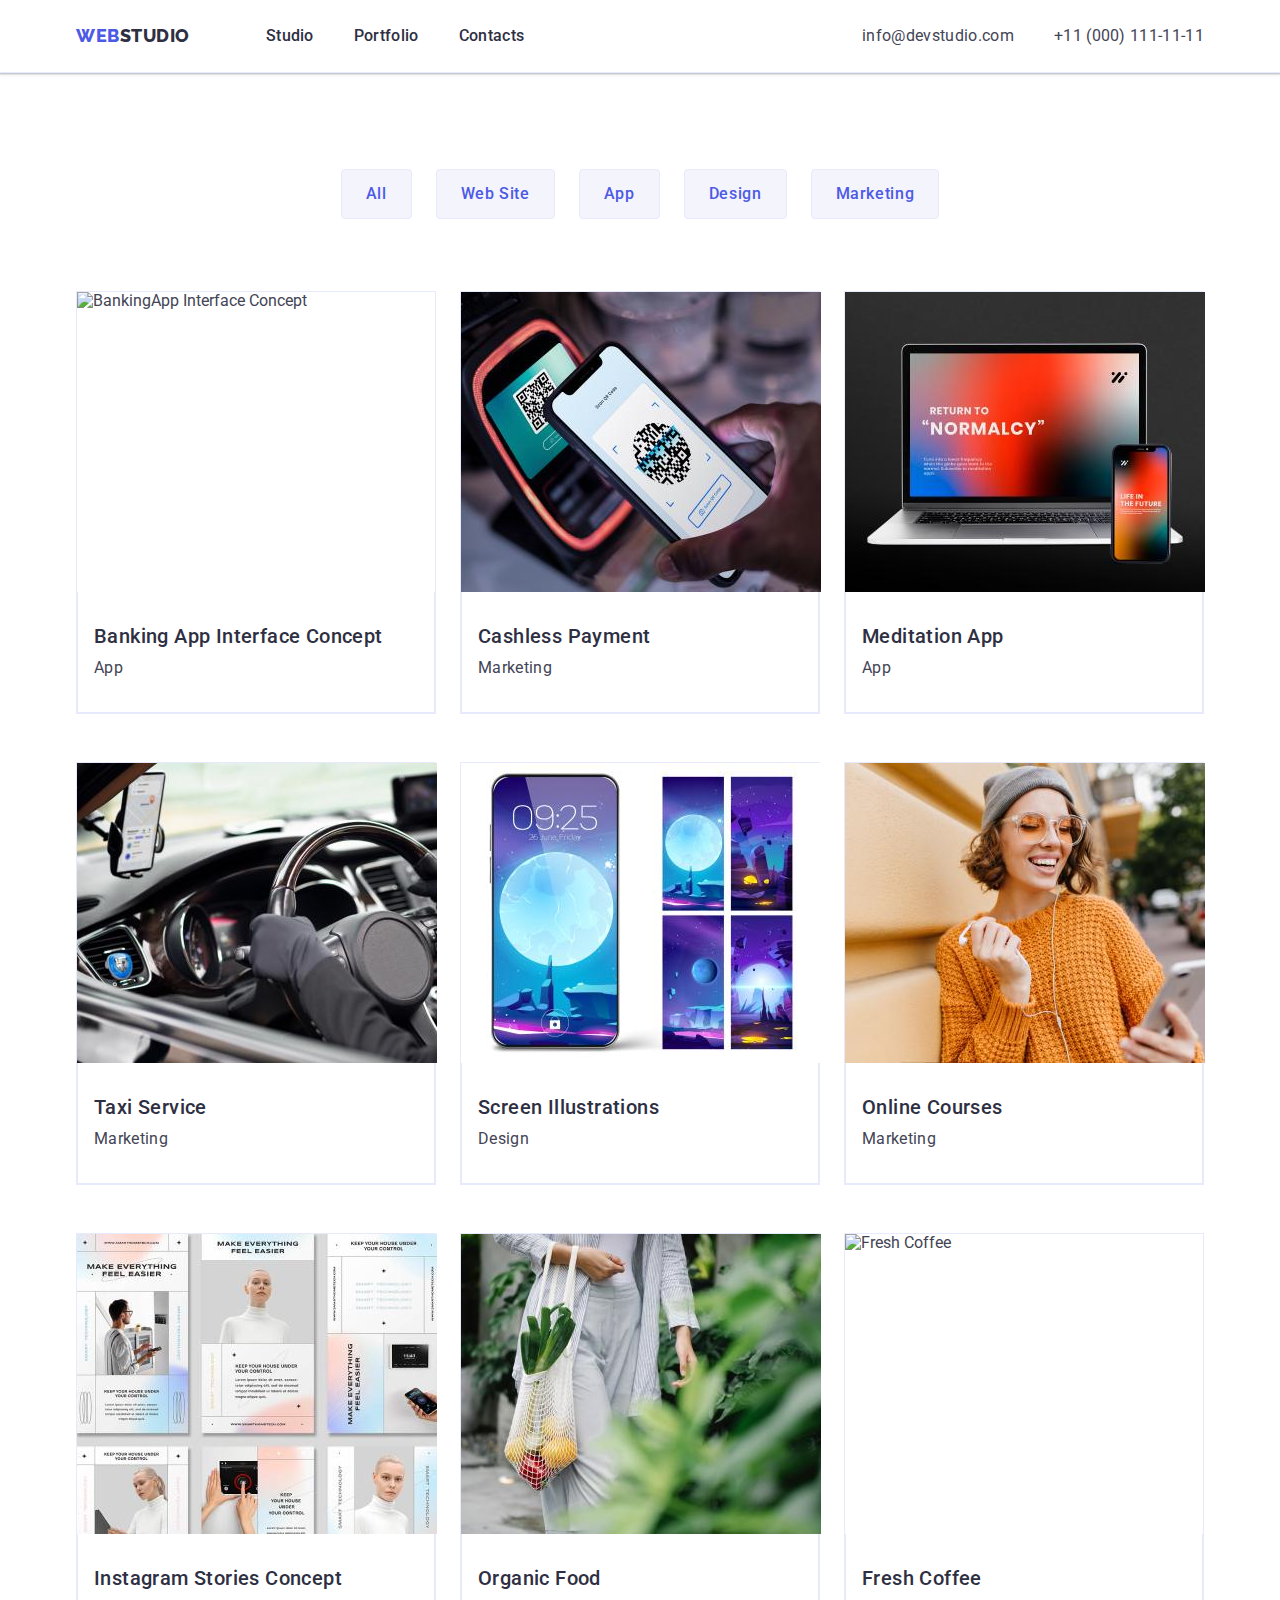
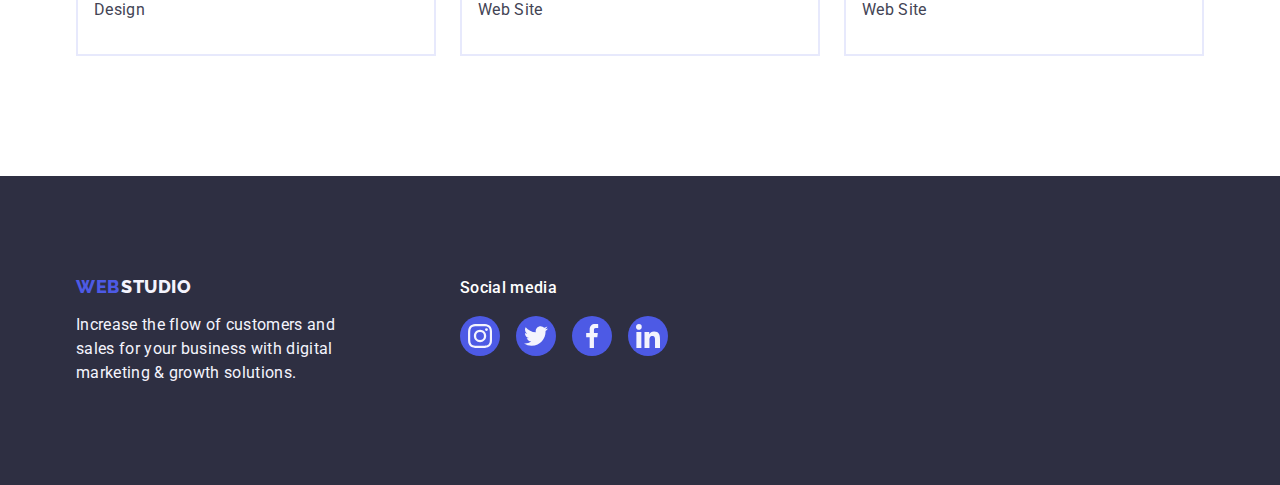
==== commit 7e10ce39: "33221" ====
--- a/portfolio.html
+++ b/portfolio.html
@@ -148,12 +148,48 @@
 
     <!--Footer section -->
     <footer class="footer">
-        <div class="container">
-            <a href="./index.html" class="link logo logo-footer">Web
-                <span class="title-accent-footer">Studio</span></a>
-            <p class="footer-text">Increase the flow of customers and sales for your business with digital marketing &
-                growth solutions.
-            </p>
+        <div class="container cont-footer">
+            <div class="logo-block-footer">
+                <a href="./index.html" class="link logo logo-footer">web
+                    <span class="title-accent-footer">Studio</span></a>
+                <p class="footer-text">Increase the flow of customers and sales for your business with digital
+                    marketing &
+                    growth solutions.
+                </p>
+            </div>
+            <div class="icons-block-foooter">
+                <p class="subtitle-footer">Social media</p>
+                <ul class="list list-icons-footer">
+                    <li class="item-icons-footer">
+                        <a href="" class="link-icons-footer">
+                            <svg class="social-media-icon" width="16" height="16">
+                                <use href="./images/icons.svg#instagram"></use>
+                            </svg>
+                        </a>
+                    </li>
+                    <li class="item-icons-team">
+                        <a href="" class="link-icons-footer">
+                            <svg class="social-media-icon" width="16" height="16">
+                                <use href="./images/icons.svg#twitter"></use>
+                            </svg>
+                        </a>
+                    </li>
+                    <li class="item-icons-team">
+                        <a href="" class="link-icons-footer">
+                            <svg class="social-media-icon" width="16" height="16">
+                                <use href="./images/icons.svg#facebook"></use>
+                            </svg>
+                        </a>
+                    </li>
+                    <li class="item-icons-team">
+                        <a href="" class="link-icons-footer">
+                            <svg class="social-media-icon" width="16" height="16">
+                                <use href="./images/icons.svg#linkedin"></use>
+                            </svg>
+                        </a>
+                    </li>
+                </ul>
+            </div>
         </div>
     </footer>
 </body>
--- a/css/styles.css
+++ b/css/styles.css
@@ -11,6 +11,8 @@
     --white-color: #ffffff;
     --body-color: #434455;
     --cornflower: #E7E9FC;
+    --lightslate: #8E8F99;
+    --green-color: #31D0AA;
 }
 
 /**
@@ -101,6 +103,7 @@
 
 .header {
     border-bottom: 1px solid var(--cornflower);
+    box-shadow: 0px 1px 6px 0px rgba(46, 47, 66, 0.08), 0px 1px 1px 0px rgba(46, 47, 66, 0.16), 0px 2px 1px 0px rgba(46, 47, 66, 0.08);
 }
 
 .site-nav {
@@ -134,6 +137,7 @@
     display: block;
 }
 
+
 .menu:focus,
 .menu:hover {
     color: var(--btn-hover-color);
@@ -206,6 +210,7 @@
     min-width: 169px;
     border: none;
     border-radius: 4px;
+    background-color: 250ms cubic-bezier(0.4, 0, 0.2, 1);
 }
 
 .title-btn:hover {
@@ -224,6 +229,18 @@
 .section-two {
     padding-top: 120px;
     padding-bottom: 120px;
+}
+
+.sect-two-icon {
+    display: flex;
+    align-items: center;
+    justify-content: center;
+    width: 264px;
+    height: 112px;
+    border-radius: 4px;
+    background: var(--color-cloud);
+    margin-bottom: 8px;
+
 }
 
 .visually-hidden {
@@ -328,7 +345,7 @@
 }
 
 .team-block {
-    padding: 32px 16px;
+    padding: 32px 0px;
 }
 
 .team-name {
@@ -346,6 +363,94 @@
     letter-spacing: 0.02em;
     color: var(--body-color);
     text-align: center;
+    margin-bottom: 8px;
+}
+
+.list-icons-team {
+    display: flex;
+    justify-content: center;
+    gap: 24px;
+}
+
+.social-media-icon {
+    fill: var(--color-cloud);
+}
+
+.link-icons-team {
+    display: flex;
+    justify-content: center;
+    align-items: center;
+    width: 40px;
+    height: 40px;
+    background-color: var(--color-iris);
+    border-radius: 50%;
+    transition: background-color 250ms cubic-bezier(0.4, 0, 0.2, 1);
+    ;
+}
+
+.link-icons-team:hover {
+    background-color: var(--btn-hover-color);
+}
+
+/**
+  |============================
+  | Section 5
+  |============================
+*/
+.section-customers {
+    padding-top: 120px;
+    padding-bottom: 120px;
+}
+
+.subtitle-customers {
+    margin-bottom: 72px;
+    color: var(--background-color);
+    text-align: center;
+    font-size: 36px;
+    font-family: Roboto;
+    font-weight: 700;
+    line-height: 1.11;
+    letter-spacing: 0.72px;
+    text-transform: capitalize;
+}
+
+.list-customers {
+    display: flex;
+    justify-content: center;
+    gap: 24px;
+}
+
+.link-customers {
+    display: flex;
+    justify-content: center;
+    align-items: center;
+    width: 168px;
+    height: 88px;
+    color: var(--lightslate);
+    border: 1px solid var(--lightslate);
+    border-radius: 4px;
+    transition: border-color 250ms cubic-bezier(0.4, 0, 0.2, 1),
+        color 250ms cubic-bezier(0.4, 0, 0.2, 1);
+    ;
+}
+
+.customers-icon {
+    fill: currentColor;
+    fill: var(--lightslate);
+}
+
+.item-customers:hover .customers-icon {
+    fill: var(--btn-hover-color);
+}
+
+.link-customers:hover {
+    border-color: var(--btn-hover-color);
+    color: var(--btn-hover-color);
+}
+
+.link-customers:focus {
+    border-color: var(--btn-hover-color);
+    color: var(--btn-hover-color)
 }
 
 /**
@@ -376,6 +481,57 @@
     letter-spacing: 0.02em;
     color: var(--color-cloud);
     width: 264px;
+}
+
+.subtitle-footer {
+    font-size: 16px;
+    font-family: Roboto;
+    font-weight: 500;
+    line-height: 24px;
+    letter-spacing: 0.02em;
+    color: var(--white-color);
+    margin-bottom: 16px;
+    color: var(--white-color);
+}
+
+.cont-footer {
+    display: flex;
+    align-items: baseline;
+}
+
+.logo-block-footer {
+    margin-right: 120px;
+}
+
+.list-icons-footer {
+    display: flex;
+    gap: 16px;
+}
+
+.social-media-icon {
+    fill: var(--color-cloud);
+    width: 24px;
+    height: 24px;
+}
+
+.link-icons-footer {
+    display: flex;
+    justify-content: center;
+    align-items: center;
+    width: 40px;
+    height: 40px;
+    background-color: var(--color-iris);
+    border-radius: 50%;
+    transition: background-color 250ms cubic-bezier(0.4, 0, 0.2, 1);
+    ;
+}
+
+.link-icons-footer:hover {
+    background-color: var(--green-color);
+}
+
+.link-icons-footer:focus {
+    background-color: var(--green-color);
 }
 
 /**
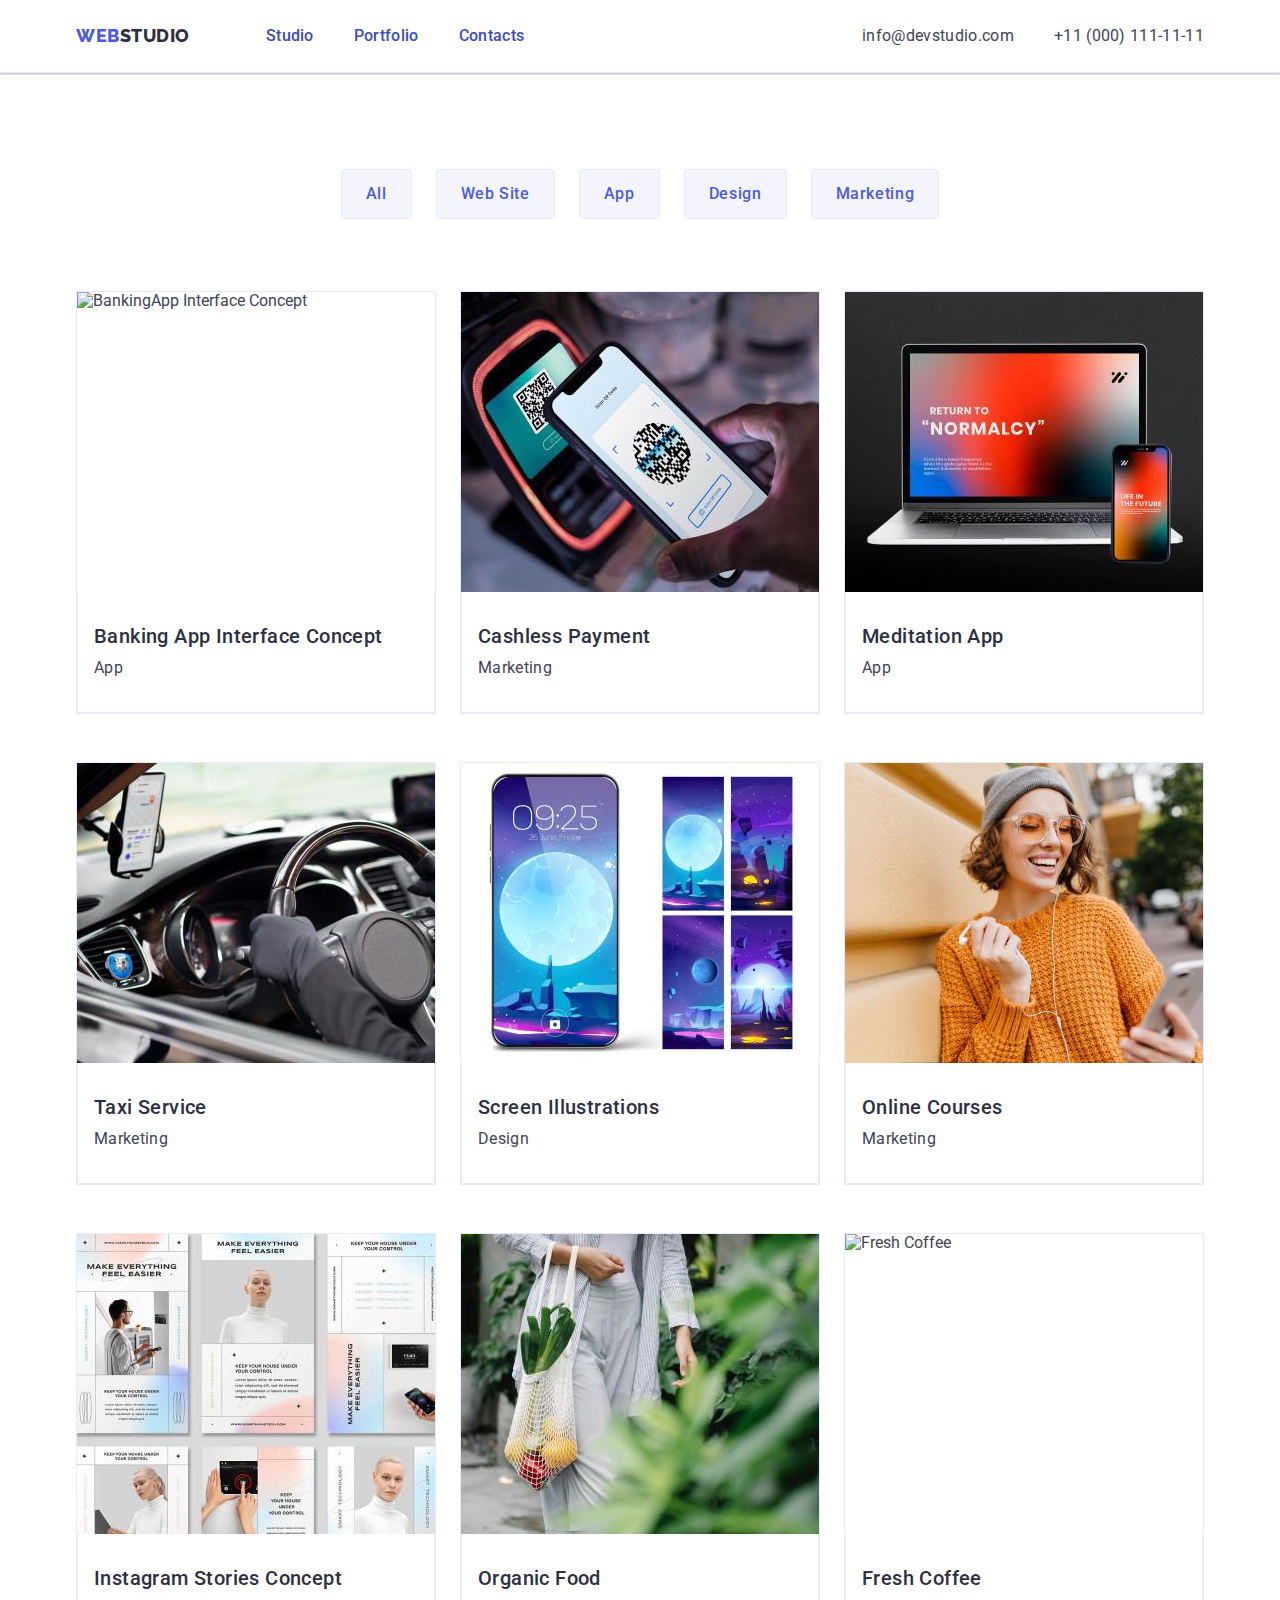
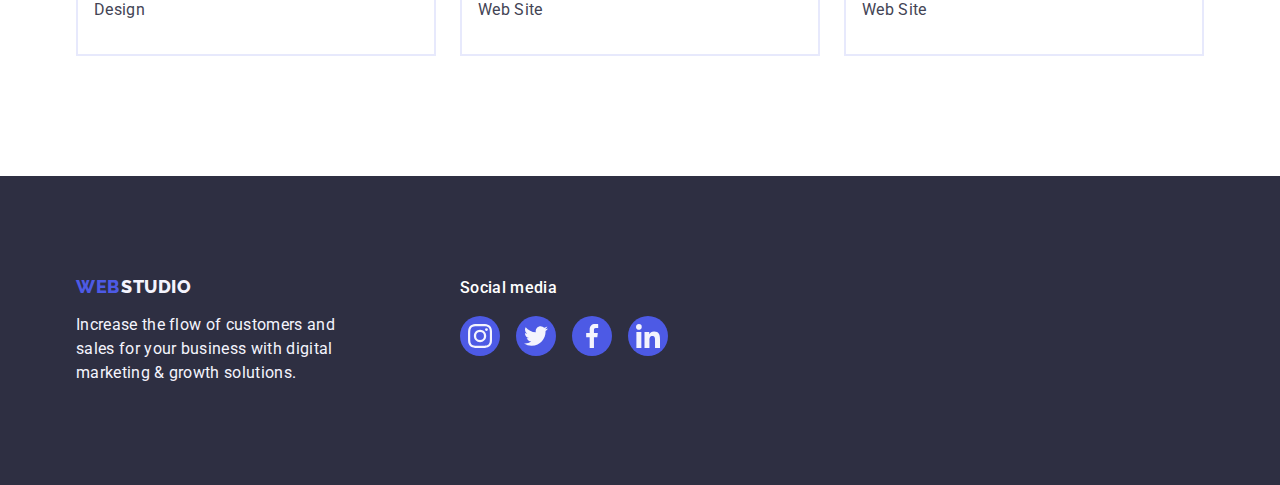
==== commit 399b89ae: "111" ====
--- a/portfolio.html
+++ b/portfolio.html
@@ -52,9 +52,14 @@
                 </ul>
                 <ul class="list list-portfolio">
                     <li class="item item-portfolio">
-                        <a class="link">
-                            <img class="portfolio-img" width="360" height="300" src="./images/portfolio/BankingApp.jpeg"
-                                alt="BankingApp Interface Concept">
+                        <a class="link portfolio-link">
+                            <div class="img-portf-blpck">
+                                <img class="portfolio-img" width="360" height="300"
+                                    src="./images/portfolio/BankingApp.jpeg" alt="BankingApp Interface Concept">
+                                <p class="portf-text">14 Stylish and User-Friendly App Design Concepts · Task Manager
+                                    App · Calorie Tracker App · Exotic Fruit Ecommerce App ·
+                                    Cloud Storage App</p>
+                            </div>
                             <div class="link-block">
                                 <h2 class="link-title">Banking App Interface Concept</h2>
                                 <p class="link-desk">App</p>
@@ -62,9 +67,14 @@
                         </a>
                     </li>
                     <li class="item item-portfolio">
-                        <a class="link">
-                            <img class="portfolio-img" width="360" height="300"
-                                src="./images/portfolio/CashlessPayment.jpeg" alt="Cashless Payment">
+                        <a class="link portfolio-link">
+                            <div class="img-portf-blpck">
+                                <img class="portfolio-img" width="360" height="300"
+                                    src="./images/portfolio/CashlessPayment.jpeg" alt="BankingApp Interface Concept">
+                                <p class="portf-text">14 Stylish and User-Friendly App Design Concepts · Task Manager
+                                    App · Calorie Tracker App · Exotic Fruit Ecommerce App ·
+                                    Cloud Storage App</p>
+                            </div>
                             <div class="link-block">
                                 <h2 class="link-title">Cashless Payment</h2>
                                 <p class="link-desk">Marketing</p>
@@ -72,9 +82,9 @@
                         </a>
                     </li>
                     <li class="item item-portfolio">
-                        <a class="link">
-                            <img class="portfolio-img" width="360" height="300"
-                                src="./images/portfolio/MeditationApp.jpeg" alt="Meditation App">
+                        <a class="link portfolio-link">
+                            <div class="img-portf-blpck"><img class="portfolio-img" width="360" height="300"
+                                    src="./images/portfolio/MeditationApp.jpeg" alt="Meditation App"></div>
                             <div class="link-block">
                                 <h2 class="link-title">Meditation App</h2>
                                 <p class="link-desk">App</p>
@@ -82,9 +92,9 @@
                         </a>
                     </li>
                     <li class="item item-portfolio">
-                        <a class="link">
-                            <img class="portfolio-img" width="360" height="300"
-                                src="./images/portfolio/TaxiService.jpeg" alt="Taxi Service">
+                        <a class="link portfolio-link">
+                            <div class="img-portf-blpck"><img class="portfolio-img" width="360" height="300"
+                                    src="./images/portfolio/TaxiService.jpeg" alt="Taxi Service"></div>
                             <div class="link-block">
                                 <h2 class="link-title">Taxi Service</h2>
                                 <p class="link-desk">Marketing</p>
@@ -92,9 +102,9 @@
                         </a>
                     </li>
                     <li class="item item-portfolio">
-                        <a class="link">
-                            <img class="portfolio-img" width="360" height="300"
-                                src="./images/portfolio/ScreenIllustrations.jpeg" alt="Screen Illustrations">
+                        <a class="link portfolio-link">
+                            <div class="img-portf-blpck"><img class="portfolio-img" width="360" height="300"
+                                    src="./images/portfolio/ScreenIllustrations.jpeg" alt="Screen Illustrations"></div>
                             <div class="link-block">
                                 <h2 class="link-title">Screen Illustrations</h2>
                                 <p class="link-desk">Design</p>
@@ -102,9 +112,9 @@
                         </a>
                     </li>
                     <li class="item item-portfolio">
-                        <a class="link">
-                            <img class="portfolio-img" width="360" height="300"
-                                src="./images/portfolio/OnlineCourses.jpeg" alt="Online Courses">
+                        <a class="link portfolio-link">
+                            <div class="img-portf-blpck"><img class="portfolio-img" width="360" height="300"
+                                    src="./images/portfolio/OnlineCourses.jpeg" alt="Online Courses"></div>
                             <div class="link-block">
                                 <h2 class="link-title">Online Courses</h2>
                                 <p class="link-desk">Marketing</p>
@@ -112,9 +122,10 @@
                         </a>
                     </li>
                     <li class="item item-portfolio">
-                        <a class="link">
-                            <img class="portfolio-img" width="360" height="300"
-                                src="./images/portfolio/InstagramStories.jpeg" alt="Instagram Stories Concept">
+                        <a class="link portfolio-link">
+                            <div class="img-portf-blpck"><img class="portfolio-img" width="360" height="300"
+                                    src="./images/portfolio/InstagramStories.jpeg" alt="Instagram Stories Concept">
+                            </div>
                             <div class="link-block">
                                 <h2 class="link-title">Instagram Stories Concept</h2>
                                 <p class="link-desk">Design</p>
@@ -122,9 +133,9 @@
                         </a>
                     </li>
                     <li class="item item-portfolio">
-                        <a class="link">
-                            <img class="portfolio-img" width="360" height="300"
-                                src="./images/portfolio/OrganicFood.jpeg" alt="Organic Food">
+                        <a class=" portfolio-link">
+                            <div class="img-portf-blpck"><img class="portfolio-img" width="360" height="300"
+                                    src="./images/portfolio/OrganicFood.jpeg" alt="Organic Food"></div>
                             <div class="link-block">
                                 <h2 class="link-title">Organic Food</h2>
                                 <p class="link-desk">Web Site</p>
@@ -132,9 +143,9 @@
                         </a>
                     </li>
                     <li class="item item-portfolio">
-                        <a class="link">
-                            <img class="portfolio-img" width="360" height="300"
-                                src="./images/portfolio/FreshCoffee.jpeg" alt="Fresh Coffee">
+                        <a class="link portfolio-link">
+                            <div class="img-portf-blpck"><img class="portfolio-img" width="360" height="300"
+                                    src="./images/portfolio/FreshCoffee.jpeg" alt="Fresh Coffee"></div>
                             <div class="link-block">
                                 <h2 class="link-title">Fresh Coffee</h2>
                                 <p class="link-desk">Web Site</p>
@@ -162,28 +173,28 @@
                 <ul class="list list-icons-footer">
                     <li class="item-icons-footer">
                         <a href="" class="link-icons-footer">
-                            <svg class="social-media-icon" width="16" height="16">
+                            <svg class="social-media-icon" width="24" height="24">
                                 <use href="./images/icons.svg#instagram"></use>
                             </svg>
                         </a>
                     </li>
-                    <li class="item-icons-team">
-                        <a href="" class="link-icons-footer">
-                            <svg class="social-media-icon" width="16" height="16">
+                    <li class="item-icons-footer">
+                        <a href="" class="link-icons-footer">
+                            <svg class="social-media-icon" width="24" height="24">
                                 <use href="./images/icons.svg#twitter"></use>
                             </svg>
                         </a>
                     </li>
-                    <li class="item-icons-team">
-                        <a href="" class="link-icons-footer">
-                            <svg class="social-media-icon" width="16" height="16">
+                    <li class="item-icons-footer">
+                        <a href="" class="link-icons-footer">
+                            <svg class="social-media-icon" width="24" height="24">
                                 <use href="./images/icons.svg#facebook"></use>
                             </svg>
                         </a>
                     </li>
-                    <li class="item-icons-team">
-                        <a href="" class="link-icons-footer">
-                            <svg class="social-media-icon" width="16" height="16">
+                    <li class="item-icons-footer">
+                        <a href="" class="link-icons-footer">
+                            <svg class="social-media-icon" width="24" height="24">
                                 <use href="./images/icons.svg#linkedin"></use>
                             </svg>
                         </a>
--- a/css/styles.css
+++ b/css/styles.css
@@ -132,11 +132,23 @@
     font-size: 16px;
     line-height: 1.5;
     letter-spacing: 0.02em;
-    color: var(--background-color);
+    color: var(--btn-hover-color);
     padding: 24px 0;
     display: block;
-}
-
+    position: relative;
+    transition: color 250ms cubic-bezier(0.4, 0, 0.2, 1);
+}
+
+.menu::after {
+    content: "";
+    position: absolute;
+    left: 0;
+    bottom: -1px;
+    height: 4px;
+    background-color: var(--btn-hover-color);
+    border-radius: 2px;
+    transition: color 250ms cubic-bezier(0.4, 0, 0.2, 1);
+}
 
 .menu:focus,
 .menu:hover {
@@ -154,6 +166,7 @@
     color: var(--body-color);
     padding: 24px 0;
     display: block;
+    transition: color 250ms cubic-bezier(0.4, 0, 0.2, 1);
 }
 
 .mail-tel:focus,
@@ -210,7 +223,8 @@
     min-width: 169px;
     border: none;
     border-radius: 4px;
-    background-color: 250ms cubic-bezier(0.4, 0, 0.2, 1);
+    transition: background-color 250ms cubic-bezier(0.4, 0, 0.2, 1);
+    ;
 }
 
 .title-btn:hover {
@@ -392,6 +406,10 @@
     background-color: var(--btn-hover-color);
 }
 
+.link-icons-team:focus {
+    background-color: var(--btn-hover-color);
+}
+
 /**
   |============================
   | Section 5
@@ -436,7 +454,6 @@
 
 .customers-icon {
     fill: currentColor;
-    fill: var(--lightslate);
 }
 
 .item-customers:hover .customers-icon {
@@ -510,8 +527,6 @@
 
 .social-media-icon {
     fill: var(--color-cloud);
-    width: 24px;
-    height: 24px;
 }
 
 .link-icons-footer {
@@ -561,6 +576,11 @@
     border-radius: 4px;
     border: 1px solid var(--cornflower);
     padding: 12px 24px;
+    transition: color 250ms cubic-bezier(0.4, 0, 0.2, 1),
+        background-color 250ms cubic-bezier(0.4, 0, 0.2, 1),
+        border-color 250ms cubic-bezier(0.4, 0, 0.2, 1),
+        box-shadow 250ms cubic-bezier(0.4, 0, 0.2, 1);
+    ;
 }
 
 .scrolls:focus,
@@ -568,6 +588,23 @@
     background: var(--btn-hover-color);
     color: var(--white-color);
     border: 1px solid transparent;
+    box-shadow: 0px 3px 1px rgba(0, 0, 0, 0.1),
+        0px 2px 1px rgba(0, 0, 0, 0.08),
+        0px 2px 2px rgba(0, 0, 0, 0.12);
+    ;
+}
+
+.portfolio-link {
+    display: block;
+    transition: box-shadow 250ms cubic-bezier(0.4, 0, 0.2, 1);
+}
+
+.portfolio-link:hover {
+    box-shadow: 0px 1px 6px rgba(46, 47, 66, 0.08),
+        0px 1px 1px rgba(46, 47, 66, 0.16),
+        0px 2px 1px rgba(46, 47, 66, 0.08);
+    ;
+    transform: translateY(0%);
 }
 
 .link-block {
@@ -603,4 +640,24 @@
     width: calc((100% - 48px) / 3);
     border: 1px solid var(--cornflower);
     background: var(--white-color);
+}
+
+.img-portf-blpck {
+    position: relative;
+    overflow: hidden;
+}
+
+.portf-text {
+    position: absolute;
+    top: 0;
+    font-size: 16px;
+    line-height: 1.5;
+    letter-spacing: 0.02em;
+    color: var(--color-cloud);
+    padding: 40px 32px;
+    background-color: var(--color-iris);
+    height: 100%;
+    width: 100%;
+    transform: translateY(100%);
+    transition: transform 250ms cubic-bezier(0.4, 0, 0.2, 1);
 }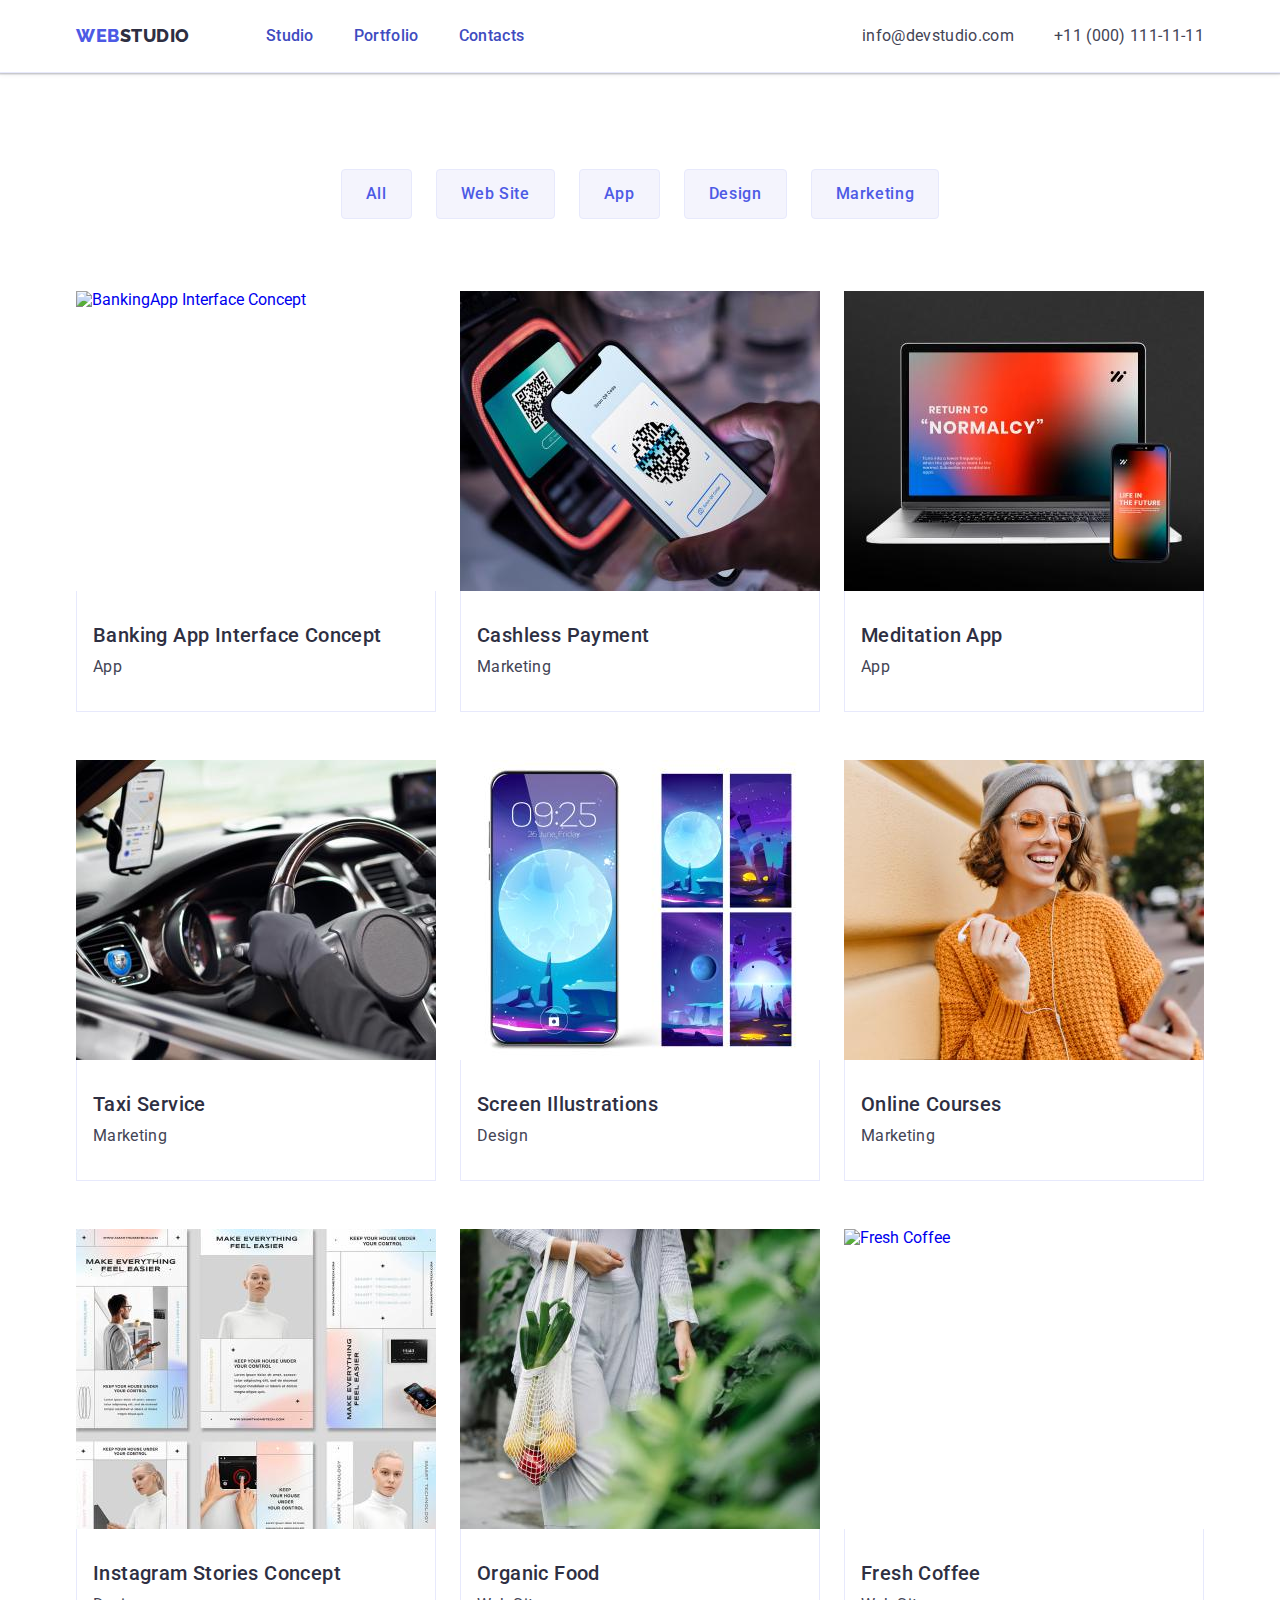
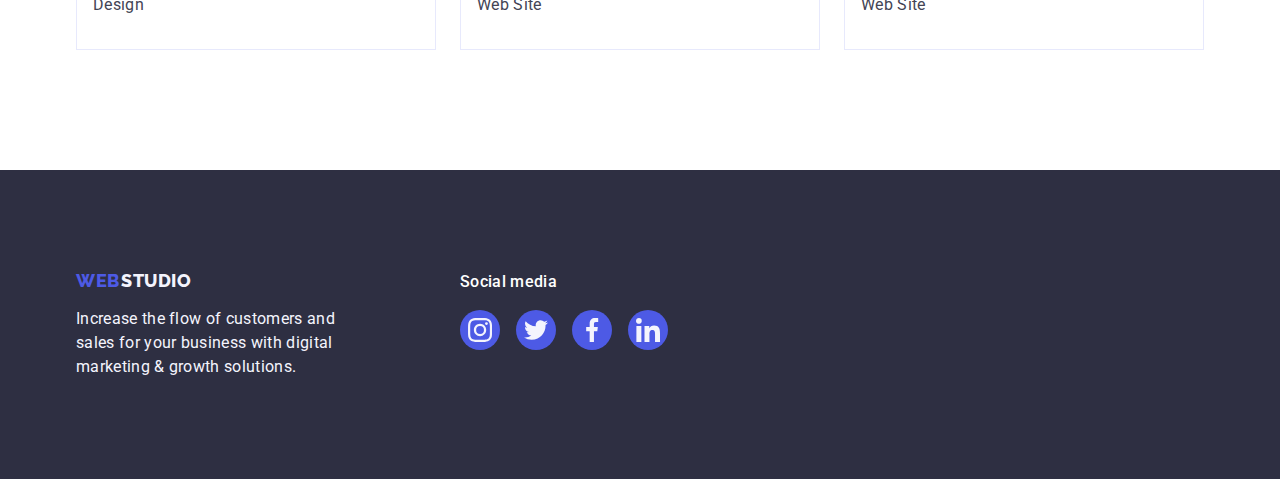
==== commit 3643408e: "123" ====
--- a/portfolio.html
+++ b/portfolio.html
@@ -52,7 +52,7 @@
                 </ul>
                 <ul class="list list-portfolio">
                     <li class="item item-portfolio">
-                        <a class="link portfolio-link">
+                        <a class="link portfolio-link" href="#">
                             <div class="img-portf-blpck">
                                 <img class="portfolio-img" width="360" height="300"
                                     src="./images/portfolio/BankingApp.jpeg" alt="BankingApp Interface Concept">
@@ -67,7 +67,7 @@
                         </a>
                     </li>
                     <li class="item item-portfolio">
-                        <a class="link portfolio-link">
+                        <a class="link portfolio-link" href="#">
                             <div class="img-portf-blpck">
                                 <img class="portfolio-img" width="360" height="300"
                                     src="./images/portfolio/CashlessPayment.jpeg" alt="BankingApp Interface Concept">
@@ -82,9 +82,14 @@
                         </a>
                     </li>
                     <li class="item item-portfolio">
-                        <a class="link portfolio-link">
-                            <div class="img-portf-blpck"><img class="portfolio-img" width="360" height="300"
-                                    src="./images/portfolio/MeditationApp.jpeg" alt="Meditation App"></div>
+                        <a class="link portfolio-link" href="#">
+                            <div class="img-portf-blpck">
+                                <img class="portfolio-img" width="360" height="300"
+                                    src="./images/portfolio/MeditationApp.jpeg" alt="Meditation App">
+                                <p class="portf-text">14 Stylish and User-Friendly App Design Concepts · Task Manager
+                                    App · Calorie Tracker App · Exotic Fruit Ecommerce App ·
+                                    Cloud Storage App</p>
+                            </div>
                             <div class="link-block">
                                 <h2 class="link-title">Meditation App</h2>
                                 <p class="link-desk">App</p>
@@ -92,9 +97,14 @@
                         </a>
                     </li>
                     <li class="item item-portfolio">
-                        <a class="link portfolio-link">
-                            <div class="img-portf-blpck"><img class="portfolio-img" width="360" height="300"
-                                    src="./images/portfolio/TaxiService.jpeg" alt="Taxi Service"></div>
+                        <a class="link portfolio-link" href="#">
+                            <div class="img-portf-blpck">
+                                <img class="portfolio-img" width="360" height="300"
+                                    src="./images/portfolio/TaxiService.jpeg" alt="Taxi Service">
+                                <p class="portf-text">14 Stylish and User-Friendly App Design Concepts · Task Manager
+                                    App · Calorie Tracker App · Exotic Fruit Ecommerce App ·
+                                    Cloud Storage App</p>
+                            </div>
                             <div class="link-block">
                                 <h2 class="link-title">Taxi Service</h2>
                                 <p class="link-desk">Marketing</p>
@@ -102,9 +112,14 @@
                         </a>
                     </li>
                     <li class="item item-portfolio">
-                        <a class="link portfolio-link">
-                            <div class="img-portf-blpck"><img class="portfolio-img" width="360" height="300"
-                                    src="./images/portfolio/ScreenIllustrations.jpeg" alt="Screen Illustrations"></div>
+                        <a class="link portfolio-link" href="#">
+                            <div class="img-portf-blpck">
+                                <img class="portfolio-img" width="360" height="300"
+                                    src="./images/portfolio/ScreenIllustrations.jpeg" alt="Screen Illustrations">
+                                <p class="portf-text">14 Stylish and User-Friendly App Design Concepts · Task Manager
+                                    App · Calorie Tracker App · Exotic Fruit Ecommerce App ·
+                                    Cloud Storage App</p>
+                            </div>
                             <div class="link-block">
                                 <h2 class="link-title">Screen Illustrations</h2>
                                 <p class="link-desk">Design</p>
@@ -112,9 +127,14 @@
                         </a>
                     </li>
                     <li class="item item-portfolio">
-                        <a class="link portfolio-link">
-                            <div class="img-portf-blpck"><img class="portfolio-img" width="360" height="300"
-                                    src="./images/portfolio/OnlineCourses.jpeg" alt="Online Courses"></div>
+                        <a class="link portfolio-link" href="#">
+                            <div class="img-portf-blpck">
+                                <img class="portfolio-img" width="360" height="300"
+                                    src="./images/portfolio/OnlineCourses.jpeg" alt="Online Courses">
+                                <p class="portf-text">14 Stylish and User-Friendly App Design Concepts · Task Manager
+                                    App · Calorie Tracker App · Exotic Fruit Ecommerce App ·
+                                    Cloud Storage App</p>
+                            </div>
                             <div class="link-block">
                                 <h2 class="link-title">Online Courses</h2>
                                 <p class="link-desk">Marketing</p>
@@ -122,9 +142,13 @@
                         </a>
                     </li>
                     <li class="item item-portfolio">
-                        <a class="link portfolio-link">
-                            <div class="img-portf-blpck"><img class="portfolio-img" width="360" height="300"
+                        <a class="link portfolio-link" href="#">
+                            <div class="img-portf-blpck">
+                                <img class="portfolio-img" width="360" height="300"
                                     src="./images/portfolio/InstagramStories.jpeg" alt="Instagram Stories Concept">
+                                <p class="portf-text">14 Stylish and User-Friendly App Design Concepts · Task Manager
+                                    App · Calorie Tracker App · Exotic Fruit Ecommerce App ·
+                                    Cloud Storage App</p>
                             </div>
                             <div class="link-block">
                                 <h2 class="link-title">Instagram Stories Concept</h2>
@@ -133,9 +157,14 @@
                         </a>
                     </li>
                     <li class="item item-portfolio">
-                        <a class=" portfolio-link">
-                            <div class="img-portf-blpck"><img class="portfolio-img" width="360" height="300"
-                                    src="./images/portfolio/OrganicFood.jpeg" alt="Organic Food"></div>
+                        <a class="link portfolio-link" href="#">
+                            <div class="img-portf-blpck">
+                                <img class="portfolio-img" width="360" height="300"
+                                    src="./images/portfolio/OrganicFood.jpeg" alt="Organic Food">
+                                <p class="portf-text">14 Stylish and User-Friendly App Design Concepts · Task Manager
+                                    App · Calorie Tracker App · Exotic Fruit Ecommerce App ·
+                                    Cloud Storage App</p>
+                            </div>
                             <div class="link-block">
                                 <h2 class="link-title">Organic Food</h2>
                                 <p class="link-desk">Web Site</p>
@@ -143,9 +172,14 @@
                         </a>
                     </li>
                     <li class="item item-portfolio">
-                        <a class="link portfolio-link">
-                            <div class="img-portf-blpck"><img class="portfolio-img" width="360" height="300"
-                                    src="./images/portfolio/FreshCoffee.jpeg" alt="Fresh Coffee"></div>
+                        <a class="link portfolio-link" href="#">
+                            <div class="img-portf-blpck">
+                                <img class="portfolio-img" width="360" height="300"
+                                    src="./images/portfolio/FreshCoffee.jpeg" alt="Fresh Coffee">
+                                <p class="portf-text">14 Stylish and User-Friendly App Design Concepts · Task Manager
+                                    App · Calorie Tracker App · Exotic Fruit Ecommerce App ·
+                                    Cloud Storage App</p>
+                            </div>
                             <div class="link-block">
                                 <h2 class="link-title">Fresh Coffee</h2>
                                 <p class="link-desk">Web Site</p>
--- a/css/styles.css
+++ b/css/styles.css
@@ -153,6 +153,9 @@
 .menu:focus,
 .menu:hover {
     color: var(--btn-hover-color);
+    border-bottom: 4px solid var(--btn-hover-color);
+    border-radius: 2px;
+
 }
 
 .headr-adress {
@@ -281,7 +284,6 @@
 
 .sect-two-svg {
     fill: none;
-    stroke: #2E2F42;
 }
 
 .section-bloks-subtitle {
@@ -523,10 +525,6 @@
 .list-icons-footer {
     display: flex;
     gap: 16px;
-}
-
-.social-media-icon {
-    fill: var(--color-cloud);
 }
 
 .link-icons-footer {
@@ -591,7 +589,6 @@
     box-shadow: 0px 3px 1px rgba(0, 0, 0, 0.1),
         0px 2px 1px rgba(0, 0, 0, 0.08),
         0px 2px 2px rgba(0, 0, 0, 0.12);
-    ;
 }
 
 .portfolio-link {
@@ -603,8 +600,12 @@
     box-shadow: 0px 1px 6px rgba(46, 47, 66, 0.08),
         0px 1px 1px rgba(46, 47, 66, 0.16),
         0px 2px 1px rgba(46, 47, 66, 0.08);
-    ;
-    transform: translateY(0%);
+}
+
+.portfolio-link:focus {
+    box-shadow: 0px 1px 6px rgba(46, 47, 66, 0.08),
+        0px 1px 1px rgba(46, 47, 66, 0.16),
+        0px 2px 1px rgba(46, 47, 66, 0.08);
 }
 
 .link-block {
@@ -638,7 +639,6 @@
 
 .item-portfolio {
     width: calc((100% - 48px) / 3);
-    border: 1px solid var(--cornflower);
     background: var(--white-color);
 }
 
@@ -660,4 +660,84 @@
     width: 100%;
     transform: translateY(100%);
     transition: transform 250ms cubic-bezier(0.4, 0, 0.2, 1);
+}
+
+.portfolio-link:hover .portf-text {
+    transform: translateY(0%);
+}
+
+/**
+  |============================
+  | modal block
+  |============================
+*/
+
+.backdrop {
+    position: fixed;
+    top: 0;
+    left: 0;
+    width: 100%;
+    height: 100%;
+    background-color: rgba(46, 47, 66, 0.40);
+    transition: opacity 250ms cubic-bezier(0.4, 0, 0.2, 1), visibility 250ms cubic-bezier(0.4, 0, 0.2, 1);
+}
+
+.backdrop.is-hidden {
+    opacity: 0;
+    visibility: hidden;
+    pointer-events: none;
+}
+
+.modal {
+    position: absolute;
+    top: 50%;
+    left: 50%;
+    transform: translateX(-50%) translateY(-50%);
+    border-radius: 4px;
+    background: #FCFCFC;
+    box-shadow: 0px 2px 1px 0px rgba(0, 0, 0, 0.20), 0px 1px 3px 0px rgba(0, 0, 0, 0.12), 0px 1px 1px 0px rgba(0, 0, 0, 0.14);
+    width: 408px;
+    min-height: 584px;
+    transition: transform 250ms cubic-bezier(0.4, 0, 0.2, 1);
+}
+
+.modal-icon {
+    fill: var(--background-color);
+    transition: fill 250ms cubic-bezier(0.4, 0, 0.2, 1);
+}
+
+.modal-btn {
+    position: absolute;
+    top: 24px;
+    right: 24px;
+    display: flex;
+    justify-content: center;
+    align-items: center;
+    width: 24px;
+    height: 24px;
+    padding: 0;
+    background-color: var(--cornflower);
+    box-shadow: 0px 4px 4px 0px rgba(0, 0, 0, 0.25);
+    border-radius: 50%;
+    border: 1px solid rgba(0, 0, 0, 0.10);
+    cursor: pointer;
+    transition: background-color 250ms cubic-bezier(0.4, 0, 0.2, 1), border 250ms cubic-bezier(0.4, 0, 0.2, 1);
+}
+
+.modal-btn:hover {
+    background-color: var(--btn-hover-color);
+    border: none;
+}
+
+.modal-btn:focus {
+    background-color: var(--btn-hover-color);
+    border: none;
+}
+
+.modal-btn:hover .modal-icon {
+    fill: var(--white-color);
+}
+
+.modal-btn:focus .modal-icon {
+    fill: var(--white-color);
 }